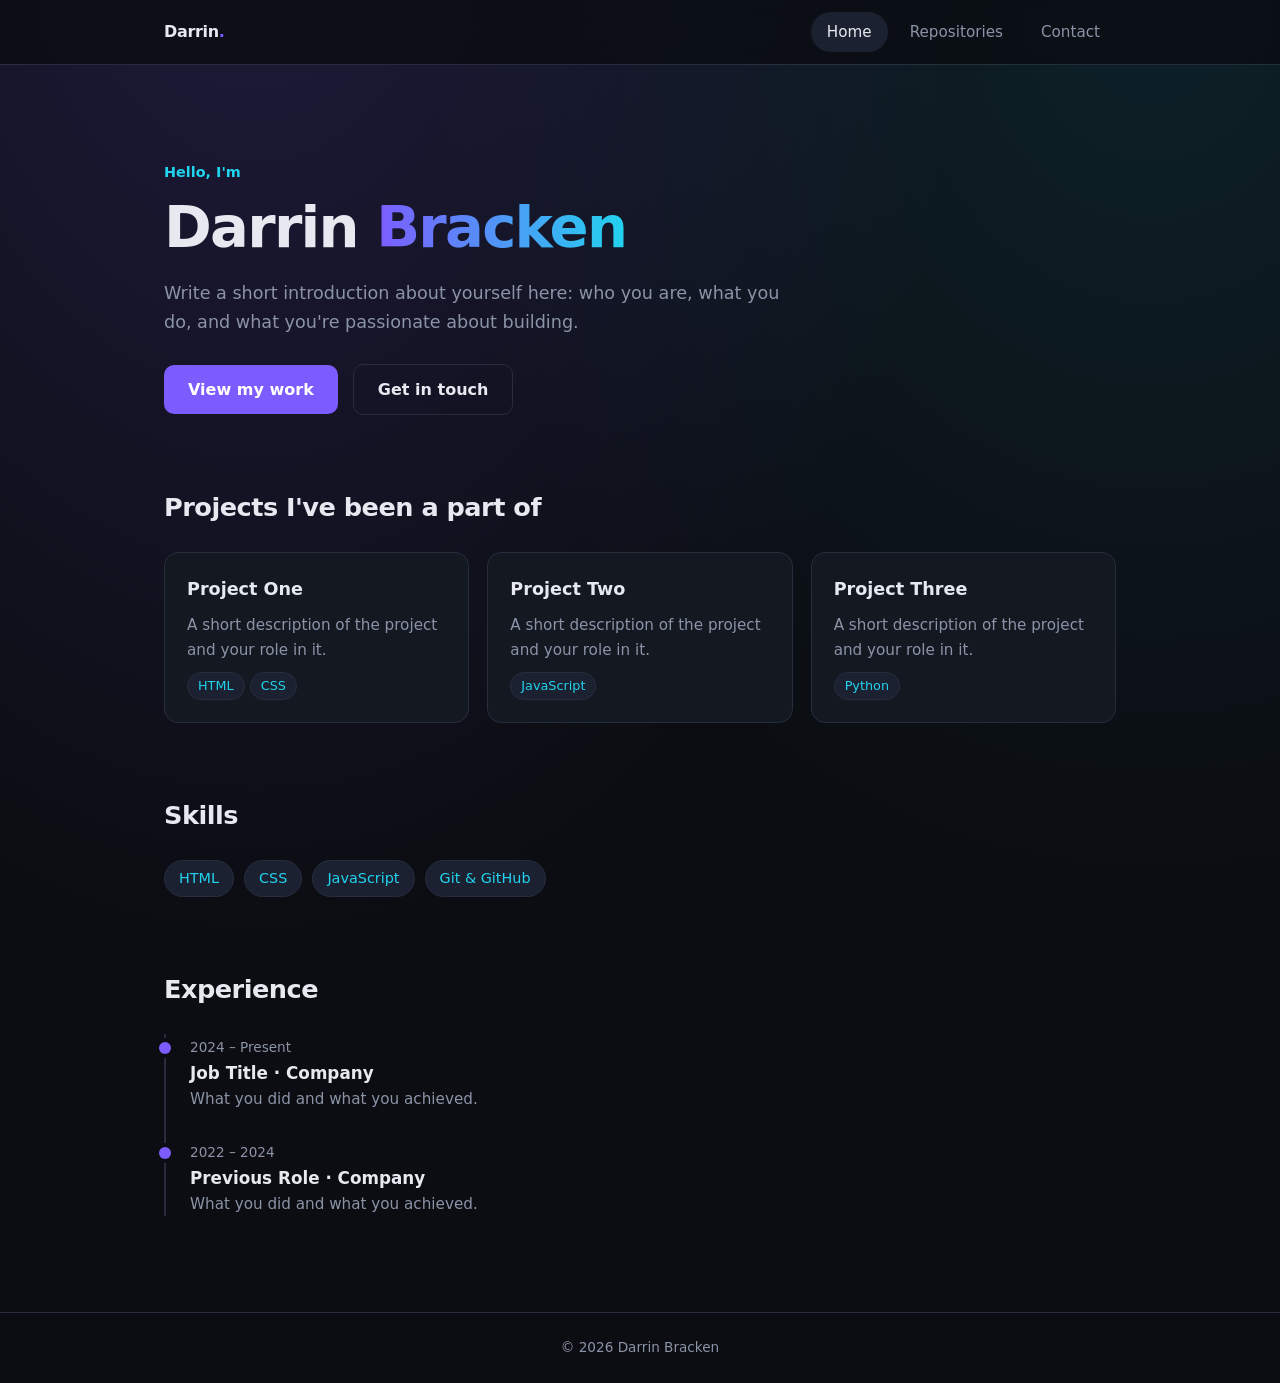
==== index.html @ 5538e27b "Starting UI for github page" ====
<!DOCTYPE html>
<html lang="en">
<head>
  <meta charset="UTF-8">
  <meta name="viewport" content="width=device-width, initial-scale=1.0">
  <title>Darrin Bracken | Portfolio</title>
  <meta name="description" content="Personal portfolio of Darrin Bracken">
  <link rel="stylesheet" href="style.css">
</head>
<body>
  <nav class="nav">
    <div class="container">
      <a class="logo" href="index.html">Darrin<span>.</span></a>
      <ul>
        <li><a class="active" href="index.html">Home</a></li>
        <li><a href="repositories.html">Repositories</a></li>
        <li><a href="contact.html">Contact</a></li>
      </ul>
    </div>
  </nav>

  <main class="container">
    <section class="hero">
      <p class="eyebrow">Hello, I'm</p>
      <h1>Darrin <span class="gradient">Bracken</span></h1>
      <!-- TODO: Replace with your own introduction -->
      <p class="lead">Write a short introduction about yourself here: who you are, what you do, and what you're passionate about building.</p>
      <a class="btn" href="repositories.html">View my work</a>
      <a class="btn ghost" href="contact.html">Get in touch</a>
    </section>

    <section id="projects">
      <h2>Projects I've been a part of</h2>
      <div class="grid">
        <!-- TODO: Replace these placeholders with your real projects -->
        <article class="card">
          <h3>Project One</h3>
          <p>A short description of the project and your role in it.</p>
          <div><span class="tag">HTML</span> <span class="tag">CSS</span></div>
        </article>
        <article class="card">
          <h3>Project Two</h3>
          <p>A short description of the project and your role in it.</p>
          <div><span class="tag">JavaScript</span></div>
        </article>
        <article class="card">
          <h3>Project Three</h3>
          <p>A short description of the project and your role in it.</p>
          <div><span class="tag">Python</span></div>
        </article>
      </div>
    </section>

    <section id="skills">
      <h2>Skills</h2>
      <!-- TODO: Edit to match your skills -->
      <div class="skills">
        <span class="tag">HTML</span>
        <span class="tag">CSS</span>
        <span class="tag">JavaScript</span>
        <span class="tag">Git &amp; GitHub</span>
      </div>
    </section>

    <section id="experience">
      <h2>Experience</h2>
      <div class="timeline">
        <!-- TODO: Replace with your real experience -->
        <div class="item">
          <span class="when">2024 – Present</span>
          <h3>Job Title · Company</h3>
          <p>What you did and what you achieved.</p>
        </div>
        <div class="item">
          <span class="when">2022 – 2024</span>
          <h3>Previous Role · Company</h3>
          <p>What you did and what you achieved.</p>
        </div>
      </div>
    </section>
  </main>

  <footer>© <span id="year"></span> Darrin Bracken</footer>
  <script>document.getElementById("year").textContent = new Date().getFullYear();</script>
</body>
</html>
---- style.css ----
:root {
  --bg: #0b0d12;
  --surface: #141821;
  --surface-2: #1b2130;
  --border: #262d3d;
  --text: #e6e9f0;
  --muted: #8b93a7;
  --accent: #7c5cff;
  --accent-2: #22d3ee;
  --radius: 14px;
}

* { box-sizing: border-box; margin: 0; padding: 0; }
html { scroll-behavior: smooth; }

body {
  font-family: "Inter", system-ui, -apple-system, "Segoe UI", sans-serif;
  background: var(--bg);
  background-image: radial-gradient(ellipse at 20% -10%, rgba(124, 92, 255, 0.18), transparent 50%),
                    radial-gradient(ellipse at 90% 0%, rgba(34, 211, 238, 0.10), transparent 45%);
  background-repeat: no-repeat;
  color: var(--text);
  line-height: 1.6;
  min-height: 100vh;
}

a { color: var(--accent-2); text-decoration: none; }
a:hover { text-decoration: underline; }

.container { max-width: 1000px; margin: 0 auto; padding: 0 24px; }

/* Nav */
.nav {
  position: sticky; top: 0; z-index: 10;
  background: rgba(11, 13, 18, 0.8);
  backdrop-filter: blur(12px);
  border-bottom: 1px solid var(--border);
}
.nav .container { display: flex; align-items: center; justify-content: space-between; height: 64px; }
.logo { font-weight: 700; color: var(--text); letter-spacing: -0.02em; }
.logo span { color: var(--accent); }
.nav ul { display: flex; gap: 6px; list-style: none; }
.nav li a {
  display: block; padding: 8px 16px; border-radius: 999px;
  color: var(--muted); font-size: 0.95rem; transition: 0.2s;
}
.nav li a:hover { color: var(--text); background: var(--surface); text-decoration: none; }
.nav li a.active { color: var(--text); background: var(--surface-2); }

/* Sections */
section { padding: 72px 0 0; }
section:last-of-type { padding-bottom: 96px; }
h1 { font-size: clamp(2.2rem, 6vw, 3.6rem); line-height: 1.1; letter-spacing: -0.03em; }
h2 { font-size: 1.6rem; letter-spacing: -0.02em; margin-bottom: 24px; }
.gradient {
  background: linear-gradient(90deg, var(--accent), var(--accent-2));
  -webkit-background-clip: text; background-clip: text; color: transparent;
}
.eyebrow { color: var(--accent-2); font-weight: 600; font-size: 0.9rem; margin-bottom: 12px; }
.lead { color: var(--muted); font-size: 1.1rem; max-width: 640px; margin-top: 20px; }
.hero { padding-top: 96px; }

.btn {
  display: inline-block; margin-top: 28px; padding: 12px 24px; border-radius: 10px;
  background: var(--accent); color: #fff; font-weight: 600; transition: 0.2s;
}
.btn:hover { background: #6a49f0; text-decoration: none; transform: translateY(-1px); }
.btn.ghost { background: transparent; border: 1px solid var(--border); color: var(--text); margin-left: 10px; }
.btn.ghost:hover { background: var(--surface); }

/* Cards */
.grid { display: grid; grid-template-columns: repeat(auto-fill, minmax(280px, 1fr)); gap: 18px; }
.card {
  background: var(--surface); border: 1px solid var(--border); border-radius: var(--radius);
  padding: 22px; transition: 0.2s; display: flex; flex-direction: column; gap: 10px;
}
.card:hover { border-color: var(--accent); transform: translateY(-3px); }
.card h3 { font-size: 1.1rem; }
.card p { color: var(--muted); font-size: 0.95rem; flex: 1; }
.meta { display: flex; gap: 14px; flex-wrap: wrap; font-size: 0.85rem; color: var(--muted); }
.tag {
  display: inline-block; padding: 3px 10px; border-radius: 999px; font-size: 0.8rem;
  background: var(--surface-2); color: var(--accent-2); border: 1px solid var(--border);
}

/* Skills */
.skills { display: flex; flex-wrap: wrap; gap: 10px; }
.skills .tag { font-size: 0.9rem; padding: 6px 14px; }

/* Timeline */
.timeline { border-left: 2px solid var(--border); padding-left: 24px; display: grid; gap: 28px; }
.timeline .item { position: relative; }
.timeline .item::before {
  content: ""; position: absolute; left: -31px; top: 8px; width: 12px; height: 12px;
  border-radius: 50%; background: var(--accent); box-shadow: 0 0 0 4px var(--bg);
}
.timeline .when { color: var(--muted); font-size: 0.85rem; }
.timeline h3 { font-size: 1.05rem; }
.timeline p { color: var(--muted); font-size: 0.95rem; }

/* Contact */
.contact-card {
  display: flex; gap: 40px; align-items: center; flex-wrap: wrap;
  background: var(--surface); border: 1px solid var(--border); border-radius: var(--radius); padding: 36px;
}
.photo {
  width: 200px; height: 200px; border-radius: 50%; object-fit: cover;
  border: 3px solid var(--accent); background: var(--surface-2);
}
.contact-list { list-style: none; display: grid; gap: 14px; margin-top: 18px; }
.contact-list .label { display: block; color: var(--muted); font-size: 0.8rem; text-transform: uppercase; letter-spacing: 0.08em; }

.status { color: var(--muted); }
footer { border-top: 1px solid var(--border); padding: 24px 0; text-align: center; color: var(--muted); font-size: 0.85rem; }

@media (max-width: 560px) {
  .nav li a { padding: 8px 10px; font-size: 0.9rem; }
  .contact-card { padding: 24px; justify-content: center; text-align: center; }
}
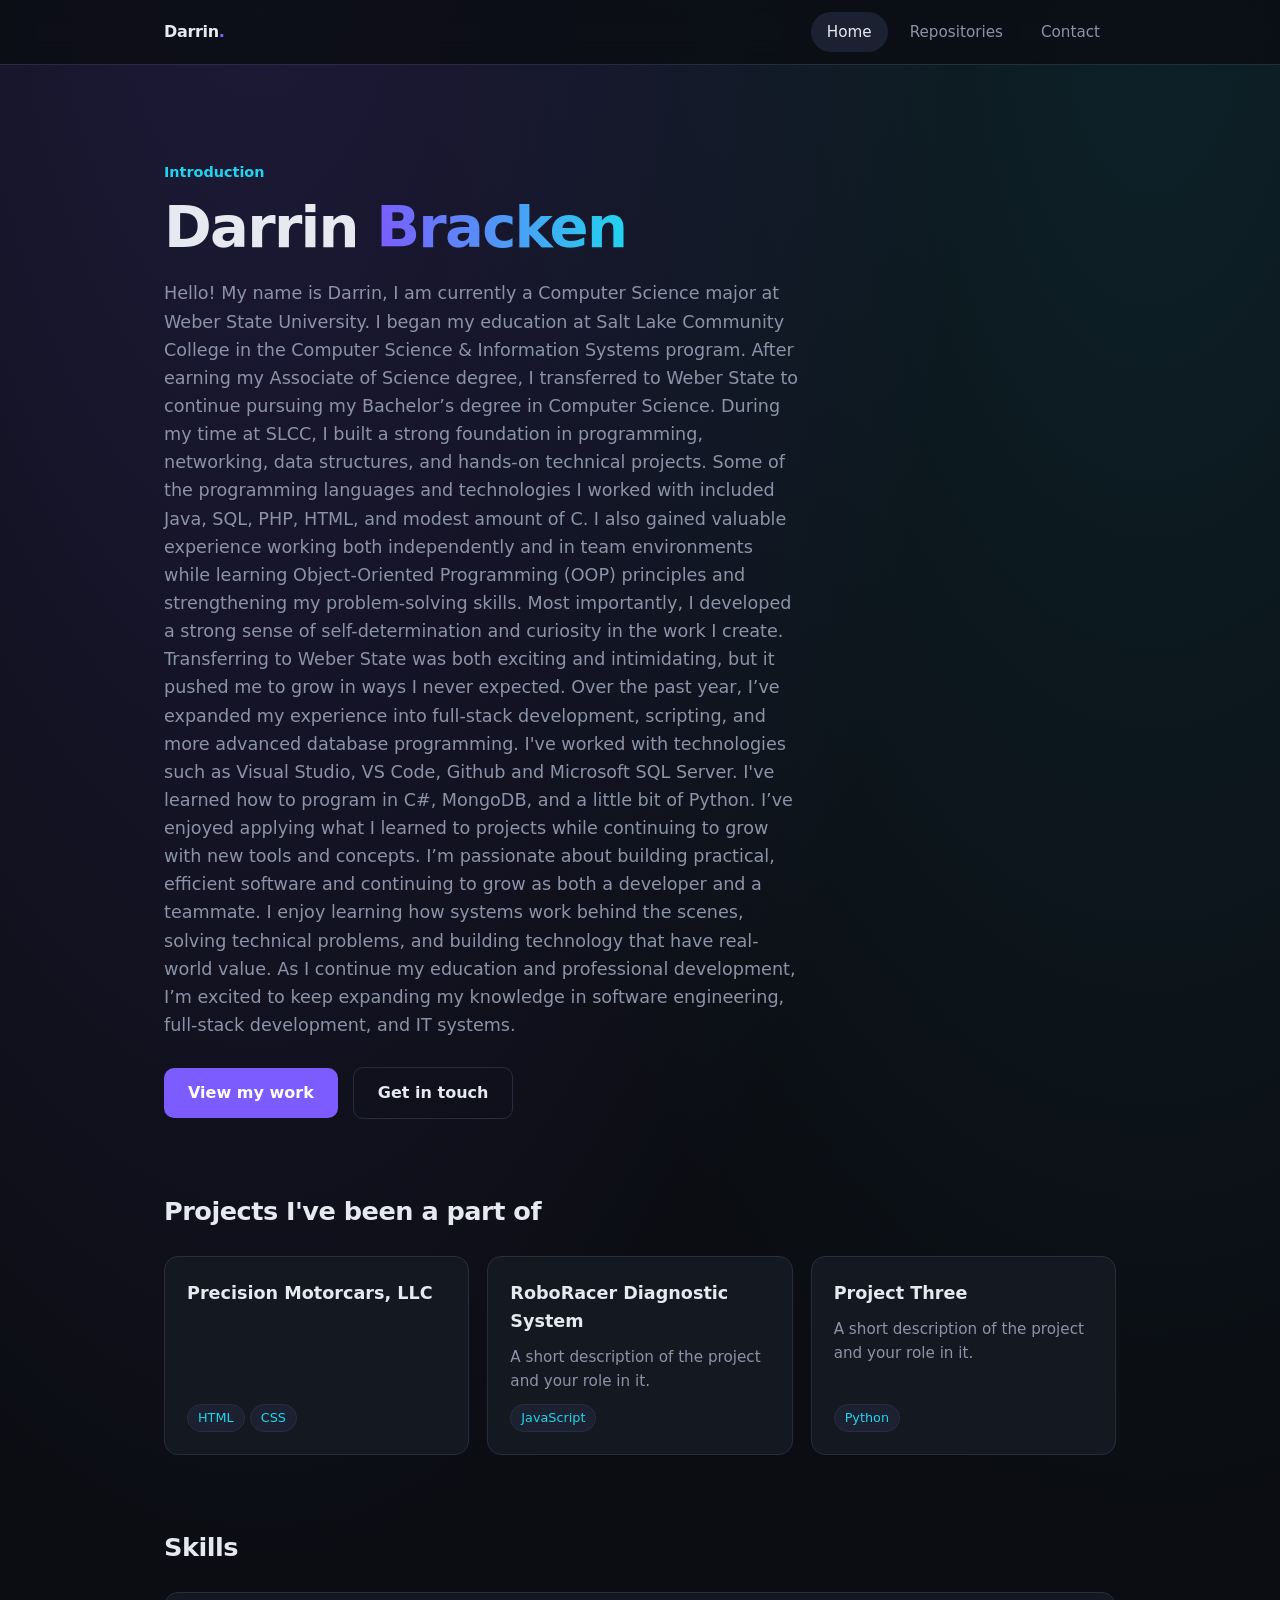
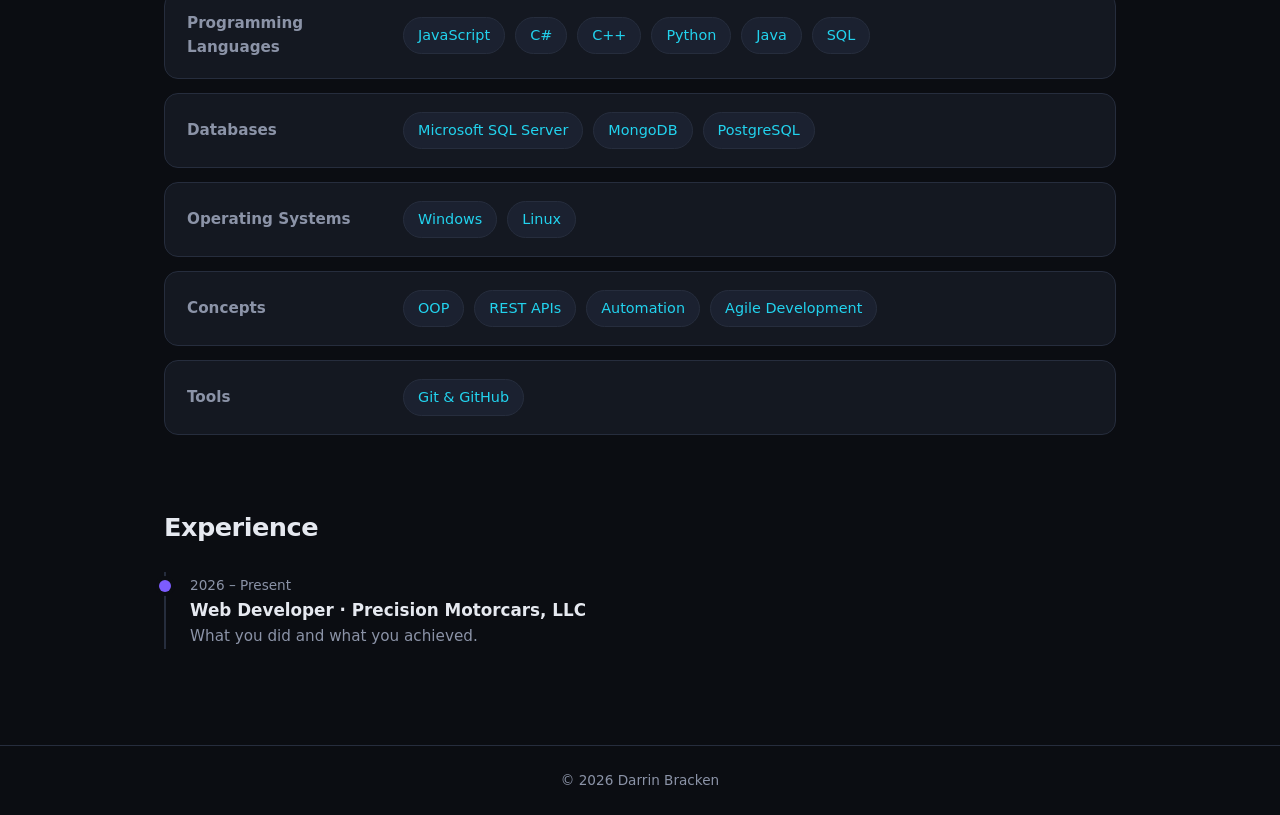
==== commit 6a024acf: "Update UI and introduction" ====
--- a/index.html
+++ b/index.html
@@ -1,5 +1,6 @@
 <!DOCTYPE html>
 <html lang="en">
+
 <head>
   <meta charset="UTF-8">
   <meta name="viewport" content="width=device-width, initial-scale=1.0">
@@ -7,6 +8,7 @@
   <meta name="description" content="Personal portfolio of Darrin Bracken">
   <link rel="stylesheet" href="style.css">
 </head>
+
 <body>
   <nav class="nav">
     <div class="container">
@@ -21,10 +23,29 @@
 
   <main class="container">
     <section class="hero">
-      <p class="eyebrow">Hello, I'm</p>
+      <p class="eyebrow">Introduction</p>
       <h1>Darrin <span class="gradient">Bracken</span></h1>
-      <!-- TODO: Replace with your own introduction -->
-      <p class="lead">Write a short introduction about yourself here: who you are, what you do, and what you're passionate about building.</p>
+      <p class="lead">Hello! My name is Darrin,
+        I am currently a Computer Science major at Weber State University. I began my education at Salt Lake Community
+        College in the Computer Science & Information Systems program. After earning my Associate of Science degree, I
+        transferred to Weber State to continue pursuing my Bachelor’s degree in Computer Science.
+
+        During my time at SLCC, I built a strong foundation in programming, networking, data structures, and hands-on
+        technical projects. Some of the programming languages and technologies I worked with included Java, SQL, PHP,
+        HTML, and modest amount of C. I also gained valuable experience working both independently and in team
+        environments while learning Object-Oriented Programming (OOP) principles and strengthening my problem-solving
+        skills. Most importantly, I developed a strong sense of self-determination and curiosity in the work I create.
+
+        Transferring to Weber State was both exciting and intimidating, but it pushed me to grow in ways I never
+        expected. Over the past year, I’ve expanded my experience into full-stack development, scripting, and more
+        advanced database programming. I've worked with technologies such as Visual Studio, VS Code, Github and
+        Microsoft SQL Server. I've learned how to program in C#, MongoDB, and a little bit of Python. I’ve enjoyed
+        applying what I learned to projects while continuing to grow with new tools and concepts.
+
+        I’m passionate about building practical, efficient software and continuing to grow as both a developer and a
+        teammate. I enjoy learning how systems work behind the scenes, solving technical problems, and building
+        technology that have real-world value. As I continue my education and professional development, I’m excited to
+        keep expanding my knowledge in software engineering, full-stack development, and IT systems.</p>
       <a class="btn" href="repositories.html">View my work</a>
       <a class="btn ghost" href="contact.html">Get in touch</a>
     </section>
@@ -32,14 +53,13 @@
     <section id="projects">
       <h2>Projects I've been a part of</h2>
       <div class="grid">
-        <!-- TODO: Replace these placeholders with your real projects -->
         <article class="card">
-          <h3>Project One</h3>
-          <p>A short description of the project and your role in it.</p>
+          <h3>Precision Motorcars, LLC</h3>
+          <p></p>
           <div><span class="tag">HTML</span> <span class="tag">CSS</span></div>
         </article>
         <article class="card">
-          <h3>Project Two</h3>
+          <h3>RoboRacer Diagnostic System</h3>
           <p>A short description of the project and your role in it.</p>
           <div><span class="tag">JavaScript</span></div>
         </article>
@@ -53,27 +73,57 @@
 
     <section id="skills">
       <h2>Skills</h2>
-      <!-- TODO: Edit to match your skills -->
-      <div class="skills">
-        <span class="tag">HTML</span>
-        <span class="tag">CSS</span>
-        <span class="tag">JavaScript</span>
-        <span class="tag">Git &amp; GitHub</span>
+      <div class="skill-rows">
+        <div class="skill-row">
+          <h3>Programming Languages</h3>
+          <div class="skills">
+            <span class="tag">JavaScript</span>
+            <span class="tag">C#</span>
+            <span class="tag">C++</span>
+            <span class="tag">Python</span>
+            <span class="tag">Java</span>
+            <span class="tag">SQL</span>
+          </div>
+        </div>
+        <div class="skill-row">
+          <h3>Databases</h3>
+          <div class="skills">
+            <span class="tag">Microsoft SQL Server</span>
+            <span class="tag">MongoDB</span>
+            <span class="tag">PostgreSQL</span>
+          </div>
+        </div>
+        <div class="skill-row">
+          <h3>Operating Systems</h3>
+          <div class="skills">
+            <span class="tag">Windows</span>
+            <span class="tag">Linux</span>
+          </div>
+        </div>
+        <div class="skill-row">
+          <h3>Concepts</h3>
+          <div class="skills">
+            <span class="tag">OOP</span>
+            <span class="tag">REST APIs</span>
+            <span class="tag">Automation</span>
+            <span class="tag">Agile Development</span>
+          </div>
+        </div>
+        <div class="skill-row">
+          <h3>Tools</h3>
+          <div class="skills">
+            <span class="tag">Git &amp; GitHub</span>
+          </div>
+        </div>
       </div>
     </section>
 
     <section id="experience">
       <h2>Experience</h2>
       <div class="timeline">
-        <!-- TODO: Replace with your real experience -->
         <div class="item">
-          <span class="when">2024 – Present</span>
-          <h3>Job Title · Company</h3>
-          <p>What you did and what you achieved.</p>
-        </div>
-        <div class="item">
-          <span class="when">2022 – 2024</span>
-          <h3>Previous Role · Company</h3>
+          <span class="when">2026 – Present</span>
+          <h3>Web Developer · Precision Motorcars, LLC</h3>
           <p>What you did and what you achieved.</p>
         </div>
       </div>
@@ -83,4 +133,5 @@
   <footer>© <span id="year"></span> Darrin Bracken</footer>
   <script>document.getElementById("year").textContent = new Date().getFullYear();</script>
 </body>
-</html>
+
+</html>
--- a/style.css
+++ b/style.css
@@ -87,6 +87,14 @@
 .skills { display: flex; flex-wrap: wrap; gap: 10px; }
 .skills .tag { font-size: 0.9rem; padding: 6px 14px; }
 
+.skill-rows { display: grid; gap: 14px; }
+.skill-row {
+  display: grid; grid-template-columns: 200px 1fr; gap: 16px; align-items: center;
+  background: var(--surface); border: 1px solid var(--border); border-radius: var(--radius); padding: 18px 22px;
+}
+.skill-row h3 { font-size: 0.95rem; color: var(--muted); font-weight: 600; }
+@media (max-width: 560px) { .skill-row { grid-template-columns: 1fr; gap: 10px; } }
+
 /* Timeline */
 .timeline { border-left: 2px solid var(--border); padding-left: 24px; display: grid; gap: 28px; }
 .timeline .item { position: relative; }
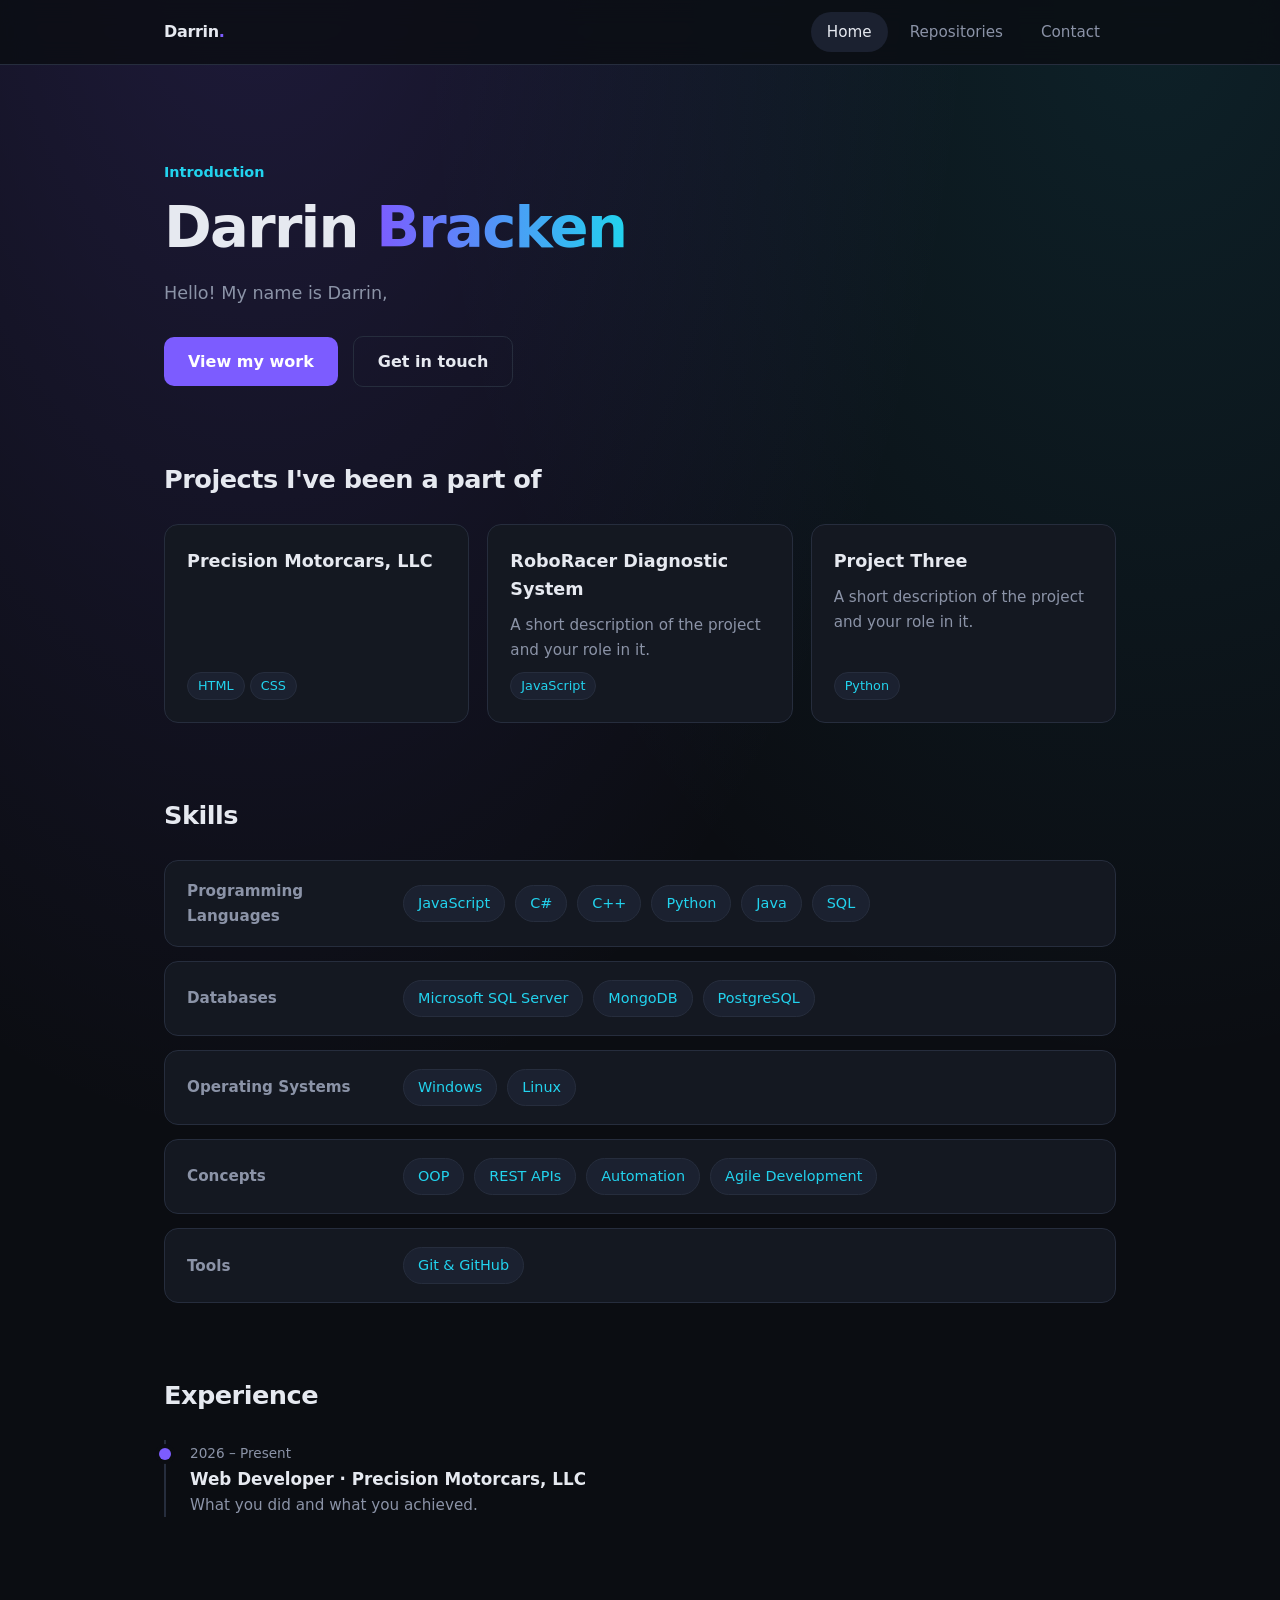
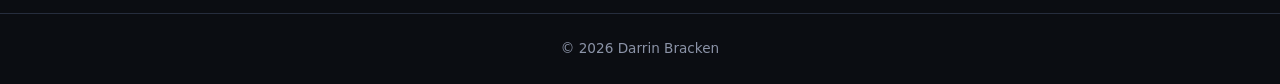
==== commit c9d08d81: "Fix descriptions" ====
--- a/index.html
+++ b/index.html
@@ -26,26 +26,7 @@
       <p class="eyebrow">Introduction</p>
       <h1>Darrin <span class="gradient">Bracken</span></h1>
       <p class="lead">Hello! My name is Darrin,
-        I am currently a Computer Science major at Weber State University. I began my education at Salt Lake Community
-        College in the Computer Science & Information Systems program. After earning my Associate of Science degree, I
-        transferred to Weber State to continue pursuing my Bachelor’s degree in Computer Science.
-
-        During my time at SLCC, I built a strong foundation in programming, networking, data structures, and hands-on
-        technical projects. Some of the programming languages and technologies I worked with included Java, SQL, PHP,
-        HTML, and modest amount of C. I also gained valuable experience working both independently and in team
-        environments while learning Object-Oriented Programming (OOP) principles and strengthening my problem-solving
-        skills. Most importantly, I developed a strong sense of self-determination and curiosity in the work I create.
-
-        Transferring to Weber State was both exciting and intimidating, but it pushed me to grow in ways I never
-        expected. Over the past year, I’ve expanded my experience into full-stack development, scripting, and more
-        advanced database programming. I've worked with technologies such as Visual Studio, VS Code, Github and
-        Microsoft SQL Server. I've learned how to program in C#, MongoDB, and a little bit of Python. I’ve enjoyed
-        applying what I learned to projects while continuing to grow with new tools and concepts.
-
-        I’m passionate about building practical, efficient software and continuing to grow as both a developer and a
-        teammate. I enjoy learning how systems work behind the scenes, solving technical problems, and building
-        technology that have real-world value. As I continue my education and professional development, I’m excited to
-        keep expanding my knowledge in software engineering, full-stack development, and IT systems.</p>
+        </p>
       <a class="btn" href="repositories.html">View my work</a>
       <a class="btn ghost" href="contact.html">Get in touch</a>
     </section>
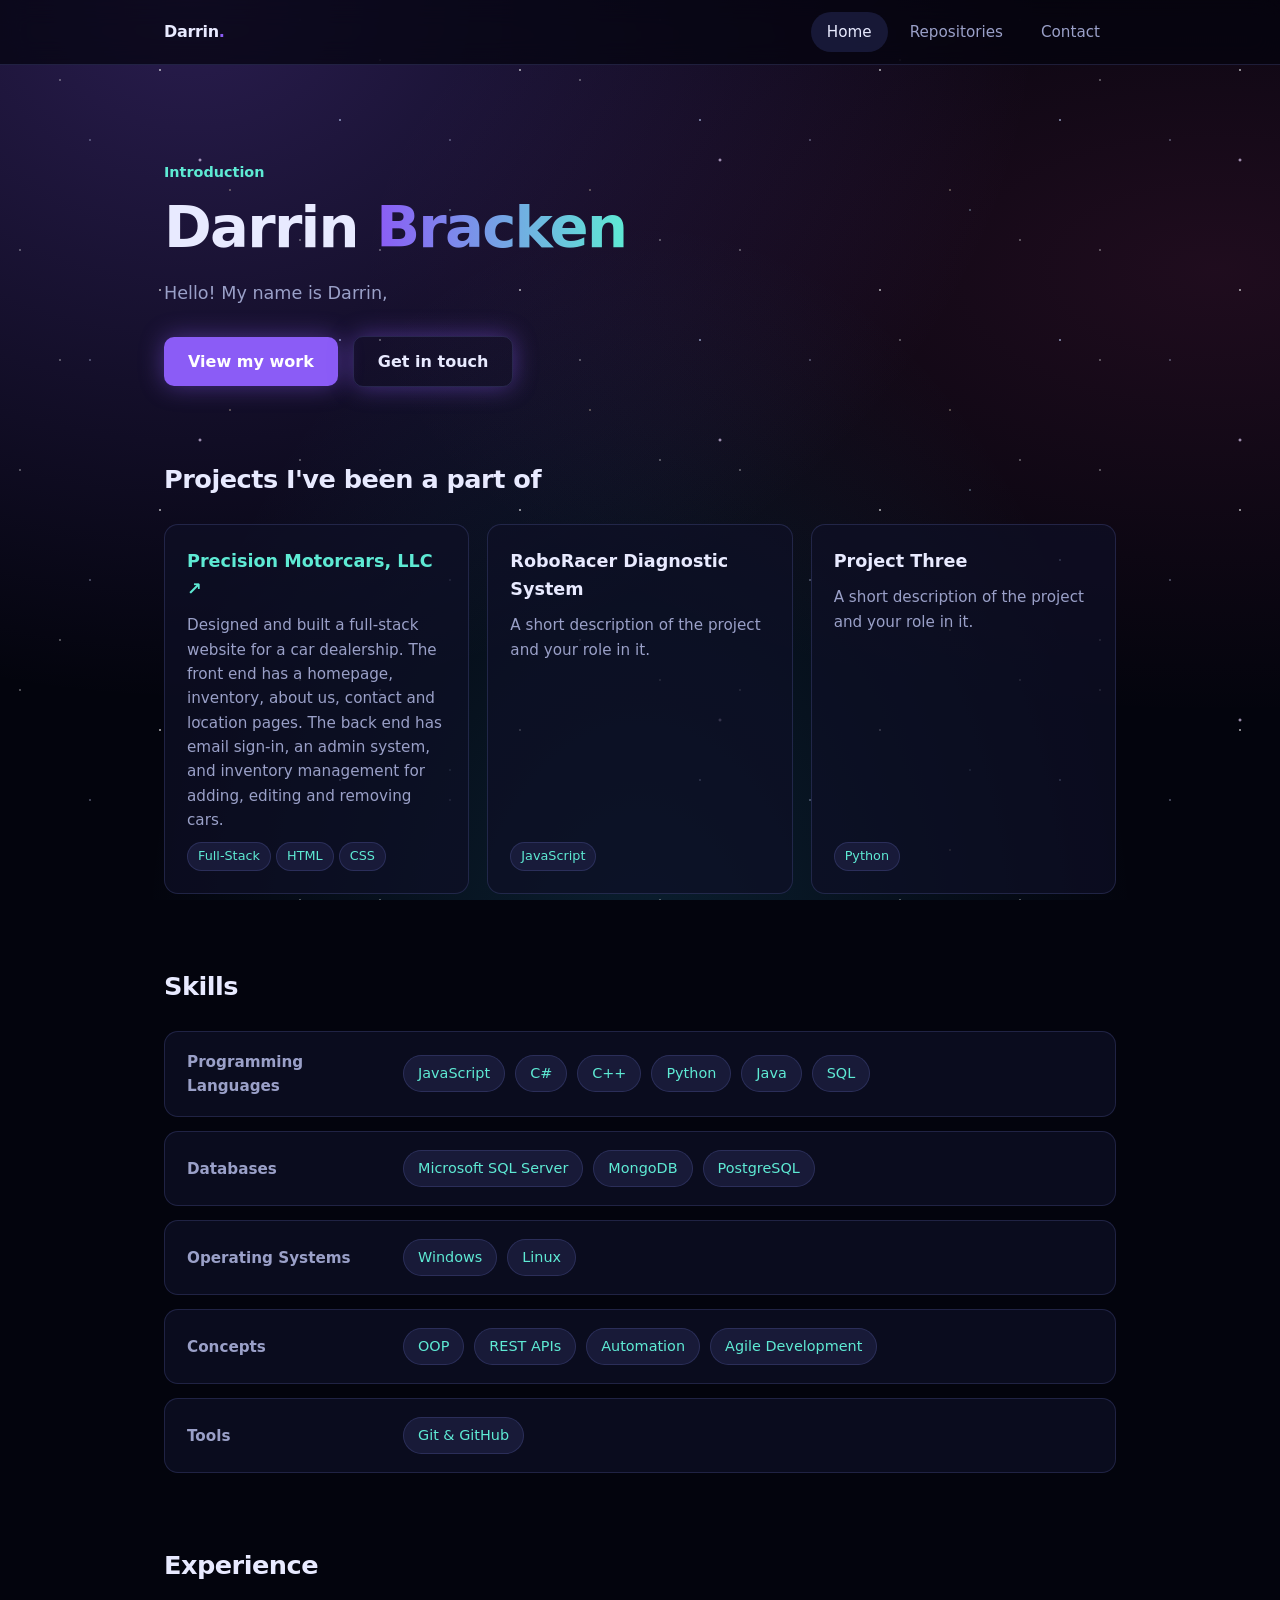
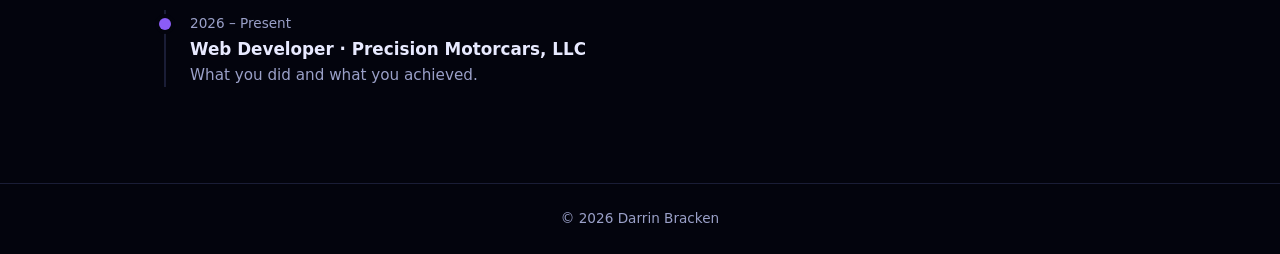
==== commit 0cac0684: "Update css and information" ====
--- a/index.html
+++ b/index.html
@@ -35,9 +35,9 @@
       <h2>Projects I've been a part of</h2>
       <div class="grid">
         <article class="card">
-          <h3>Precision Motorcars, LLC</h3>
-          <p></p>
-          <div><span class="tag">HTML</span> <span class="tag">CSS</span></div>
+          <h3><a href="https://precisionmotorcarsutah.com" target="_blank" rel="noopener">Precision Motorcars, LLC ↗</a></h3>
+          <p>Designed and built a full-stack website for a car dealership. The front end has a homepage, inventory, about us, contact and location pages. The back end has email sign-in, an admin system, and inventory management for adding, editing and removing cars.</p>
+          <div><span class="tag">Full-Stack</span> <span class="tag">HTML</span> <span class="tag">CSS</span></div>
         </article>
         <article class="card">
           <h3>RoboRacer Diagnostic System</h3>
--- a/style.css
+++ b/style.css
@@ -1,12 +1,12 @@
 :root {
-  --bg: #0b0d12;
-  --surface: #141821;
-  --surface-2: #1b2130;
-  --border: #262d3d;
-  --text: #e6e9f0;
-  --muted: #8b93a7;
-  --accent: #7c5cff;
-  --accent-2: #22d3ee;
+  --bg: #03040d;
+  --surface: rgba(14, 16, 38, 0.72);
+  --surface-2: rgba(28, 30, 64, 0.8);
+  --border: rgba(120, 130, 220, 0.2);
+  --text: #e8eaff;
+  --muted: #9aa0c8;
+  --accent: #8b5cf6;
+  --accent-2: #5eead4;
   --radius: 14px;
 }
 
@@ -16,13 +16,42 @@
 body {
   font-family: "Inter", system-ui, -apple-system, "Segoe UI", sans-serif;
   background: var(--bg);
-  background-image: radial-gradient(ellipse at 20% -10%, rgba(124, 92, 255, 0.18), transparent 50%),
-                    radial-gradient(ellipse at 90% 0%, rgba(34, 211, 238, 0.10), transparent 45%);
+  background-image: radial-gradient(ellipse at 15% 0%, rgba(139, 92, 246, 0.28), transparent 55%),
+                    radial-gradient(ellipse at 95% 30%, rgba(236, 72, 153, 0.12), transparent 50%),
+                    radial-gradient(ellipse at 50% 110%, rgba(56, 189, 248, 0.15), transparent 55%);
   background-repeat: no-repeat;
+  background-attachment: fixed;
   color: var(--text);
   line-height: 1.6;
   min-height: 100vh;
 }
+
+/* Starfield: two layers of tiled star dots that drift and twinkle */
+body::before, body::after {
+  content: ""; position: fixed; inset: 0; z-index: -1; pointer-events: none;
+}
+body::before {
+  background-image:
+    radial-gradient(1px 1px at 20px 30px, #fff, transparent),
+    radial-gradient(1px 1px at 90px 140px, #cfd8ff, transparent),
+    radial-gradient(1.5px 1.5px at 160px 70px, #fff, transparent),
+    radial-gradient(1px 1px at 230px 190px, #ffe9c4, transparent),
+    radial-gradient(1px 1px at 300px 20px, #fff, transparent),
+    radial-gradient(1.5px 1.5px at 340px 120px, #c4d4ff, transparent);
+  background-size: 360px 220px;
+  animation: twinkle 6s ease-in-out infinite alternate;
+}
+body::after {
+  background-image:
+    radial-gradient(1px 1px at 60px 80px, #fff, transparent),
+    radial-gradient(2px 2px at 200px 160px, #e9d5ff, transparent),
+    radial-gradient(1px 1px at 380px 60px, #fff, transparent),
+    radial-gradient(1px 1px at 450px 210px, #bae6fd, transparent);
+  background-size: 520px 280px;
+  animation: twinkle 9s ease-in-out 2s infinite alternate;
+}
+@keyframes twinkle { from { opacity: 0.35; } to { opacity: 1; } }
+@media (prefers-reduced-motion: reduce) { body::before, body::after { animation: none; } }
 
 a { color: var(--accent-2); text-decoration: none; }
 a:hover { text-decoration: underline; }
@@ -32,7 +61,7 @@
 /* Nav */
 .nav {
   position: sticky; top: 0; z-index: 10;
-  background: rgba(11, 13, 18, 0.8);
+  background: rgba(3, 4, 13, 0.7);
   backdrop-filter: blur(12px);
   border-bottom: 1px solid var(--border);
 }
@@ -64,7 +93,8 @@
   display: inline-block; margin-top: 28px; padding: 12px 24px; border-radius: 10px;
   background: var(--accent); color: #fff; font-weight: 600; transition: 0.2s;
 }
-.btn:hover { background: #6a49f0; text-decoration: none; transform: translateY(-1px); }
+.btn { box-shadow: 0 0 24px rgba(139, 92, 246, 0.45); }
+.btn:hover { background: #7c4df0; text-decoration: none; transform: translateY(-1px); }
 .btn.ghost { background: transparent; border: 1px solid var(--border); color: var(--text); margin-left: 10px; }
 .btn.ghost:hover { background: var(--surface); }
 
@@ -74,7 +104,7 @@
   background: var(--surface); border: 1px solid var(--border); border-radius: var(--radius);
   padding: 22px; transition: 0.2s; display: flex; flex-direction: column; gap: 10px;
 }
-.card:hover { border-color: var(--accent); transform: translateY(-3px); }
+.card:hover { border-color: var(--accent); transform: translateY(-3px); box-shadow: 0 8px 30px rgba(139, 92, 246, 0.25); }
 .card h3 { font-size: 1.1rem; }
 .card p { color: var(--muted); font-size: 0.95rem; flex: 1; }
 .meta { display: flex; gap: 14px; flex-wrap: wrap; font-size: 0.85rem; color: var(--muted); }
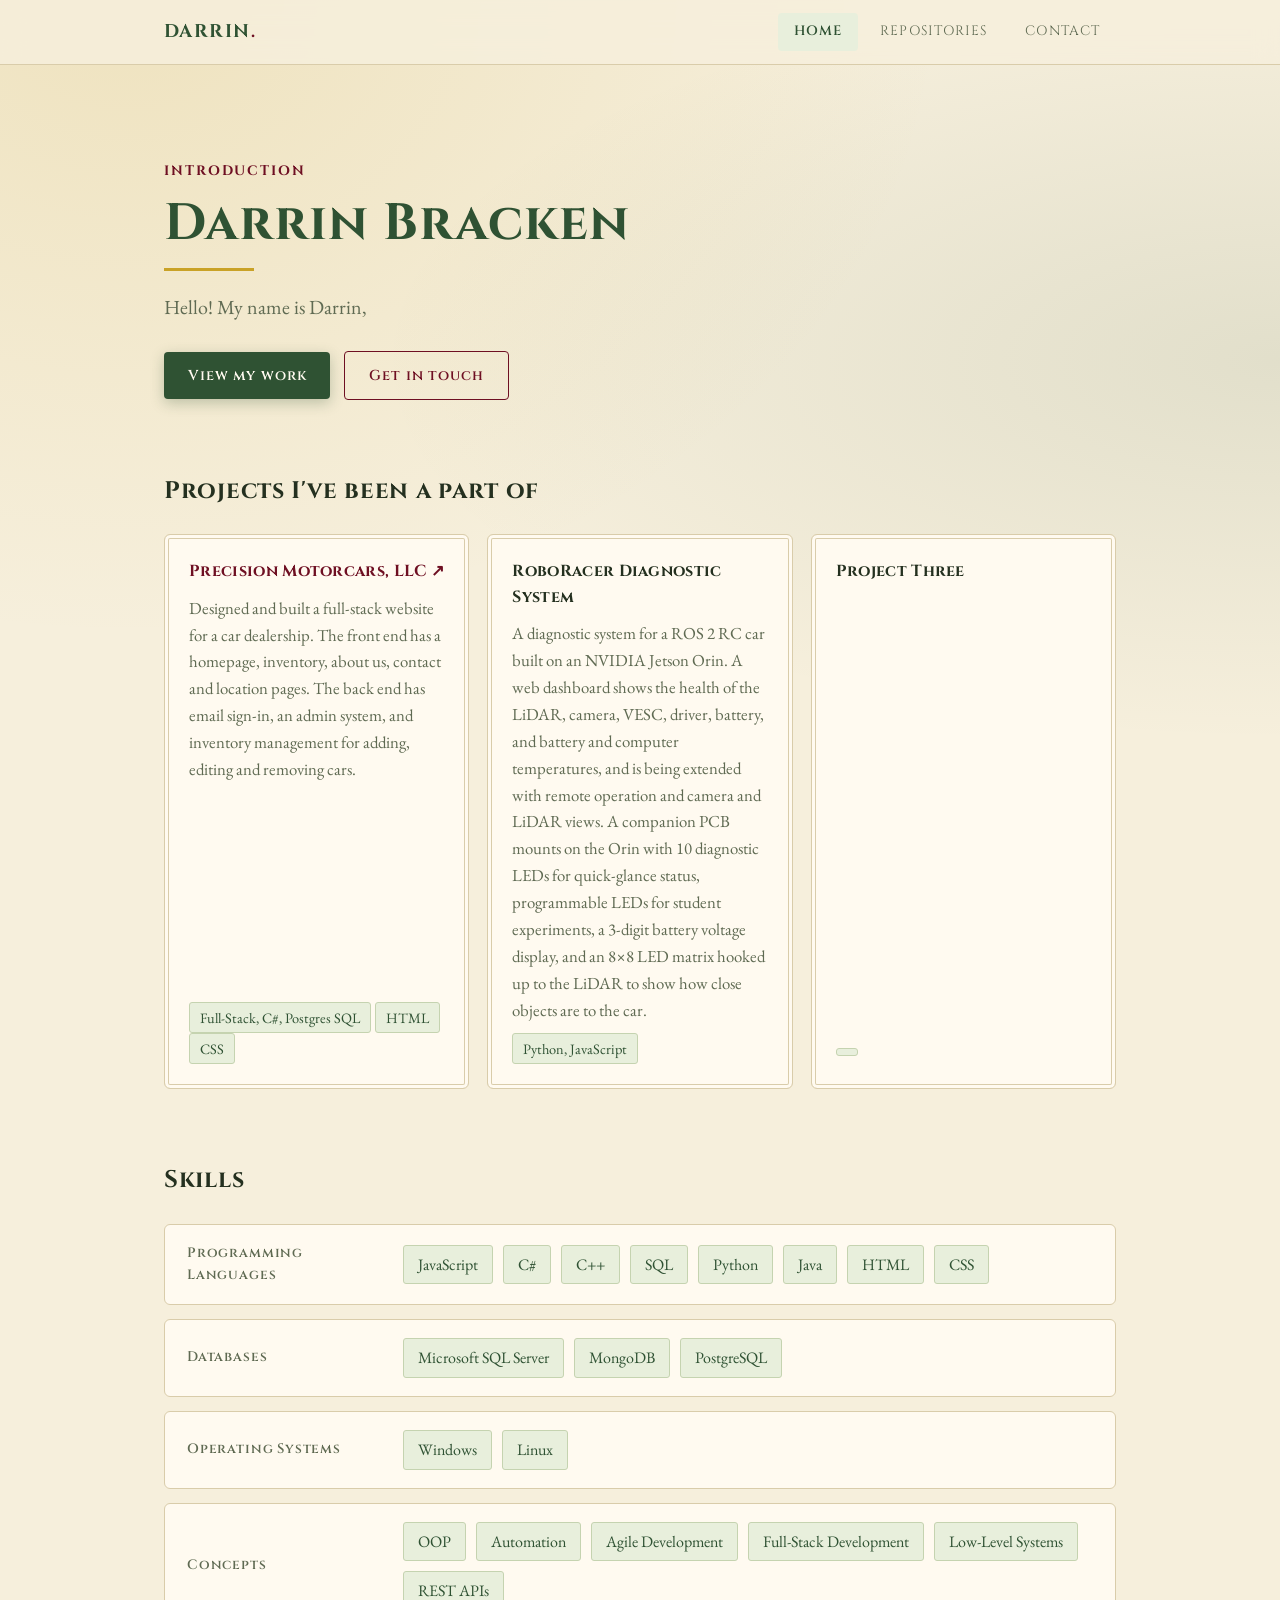
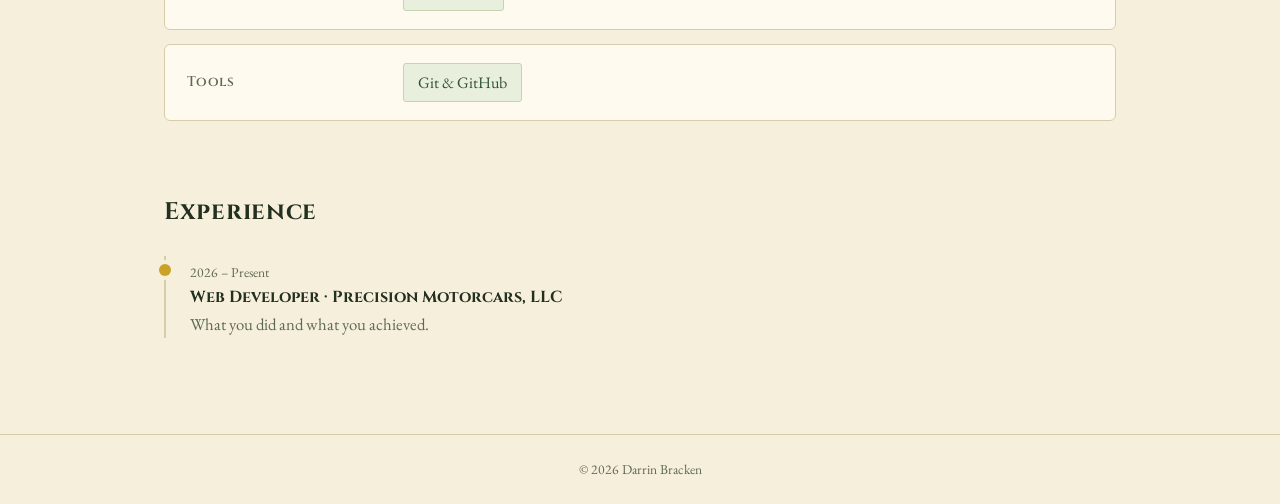
==== commit 77d77e35: "Fix styling and add more info" ====
--- a/index.html
+++ b/index.html
@@ -37,17 +37,17 @@
         <article class="card">
           <h3><a href="https://precisionmotorcarsutah.com" target="_blank" rel="noopener">Precision Motorcars, LLC ↗</a></h3>
           <p>Designed and built a full-stack website for a car dealership. The front end has a homepage, inventory, about us, contact and location pages. The back end has email sign-in, an admin system, and inventory management for adding, editing and removing cars.</p>
-          <div><span class="tag">Full-Stack</span> <span class="tag">HTML</span> <span class="tag">CSS</span></div>
+          <div><span class="tag">Full-Stack, C#, Postgres SQL</span> <span class="tag">HTML</span> <span class="tag">CSS</span></div>
         </article>
         <article class="card">
           <h3>RoboRacer Diagnostic System</h3>
-          <p>A short description of the project and your role in it.</p>
-          <div><span class="tag">JavaScript</span></div>
+          <p>A diagnostic system for a ROS 2 RC car built on an NVIDIA Jetson Orin. A web dashboard shows the health of the LiDAR, camera, VESC, driver, battery, and battery and computer temperatures, and is being extended with remote operation and camera and LiDAR views. A companion PCB mounts on the Orin with 10 diagnostic LEDs for quick-glance status, programmable LEDs for student experiments, a 3-digit battery voltage display, and an 8×8 LED matrix hooked up to the LiDAR to show how close objects are to the car.</p>
+          <div><span class="tag">Python, JavaScript</span></div>
         </article>
         <article class="card">
           <h3>Project Three</h3>
-          <p>A short description of the project and your role in it.</p>
-          <div><span class="tag">Python</span></div>
+          <p></p>
+          <div><span class="tag"></span></div>
         </article>
       </div>
     </section>
@@ -61,9 +61,12 @@
             <span class="tag">JavaScript</span>
             <span class="tag">C#</span>
             <span class="tag">C++</span>
+            <span class="tag">SQL</span>
             <span class="tag">Python</span>
             <span class="tag">Java</span>
-            <span class="tag">SQL</span>
+            <span class="tag">HTML</span>
+            <span class="tag">CSS</span>
+            
           </div>
         </div>
         <div class="skill-row">
@@ -85,9 +88,11 @@
           <h3>Concepts</h3>
           <div class="skills">
             <span class="tag">OOP</span>
-            <span class="tag">REST APIs</span>
             <span class="tag">Automation</span>
             <span class="tag">Agile Development</span>
+            <span class="tag">Full-Stack Development</span>
+            <span class="tag">Low-Level Systems</span>
+            <span class="tag">REST APIs</span>
           </div>
         </div>
         <div class="skill-row">
--- a/style.css
+++ b/style.css
@@ -1,24 +1,29 @@
+@import url('https://fonts.googleapis.com/css2?family=Cinzel:wght@500;700&family=EB+Garamond:ital,wght@0,400;0,500;0,600;1,400&display=swap');
+
 :root {
-  --bg: #03040d;
-  --surface: rgba(14, 16, 38, 0.72);
-  --surface-2: rgba(28, 30, 64, 0.8);
-  --border: rgba(120, 130, 220, 0.2);
-  --text: #e8eaff;
-  --muted: #9aa0c8;
-  --accent: #8b5cf6;
-  --accent-2: #5eead4;
-  --radius: 14px;
+  --bg: #f6efdc;
+  --surface: #fffaf0;
+  --surface-2: #e8efdc;
+  --border: #d9ccaa;
+  --text: #24301f;
+  --muted: #5f6a52;
+  --accent: #2f5233;
+  --accent-2: #6e0f22;
+  --gold: #c9a227;
+  --radius: 6px;
+  --font-head: "Cinzel", Georgia, serif;
+  --font-body: "EB Garamond", Georgia, serif;
 }
 
 * { box-sizing: border-box; margin: 0; padding: 0; }
 html { scroll-behavior: smooth; }
 
 body {
-  font-family: "Inter", system-ui, -apple-system, "Segoe UI", sans-serif;
+  font-family: var(--font-body);
+  font-size: 1.15rem;
   background: var(--bg);
-  background-image: radial-gradient(ellipse at 15% 0%, rgba(139, 92, 246, 0.28), transparent 55%),
-                    radial-gradient(ellipse at 95% 30%, rgba(236, 72, 153, 0.12), transparent 50%),
-                    radial-gradient(ellipse at 50% 110%, rgba(56, 189, 248, 0.15), transparent 55%);
+  background-image: radial-gradient(ellipse at 10% 0%, rgba(201, 162, 39, 0.16), transparent 50%),
+                    radial-gradient(ellipse at 100% 40%, rgba(47, 82, 51, 0.10), transparent 50%);
   background-repeat: no-repeat;
   background-attachment: fixed;
   color: var(--text);
@@ -26,32 +31,9 @@
   min-height: 100vh;
 }
 
-/* Starfield: two layers of tiled star dots that drift and twinkle */
-body::before, body::after {
-  content: ""; position: fixed; inset: 0; z-index: -1; pointer-events: none;
-}
-body::before {
-  background-image:
-    radial-gradient(1px 1px at 20px 30px, #fff, transparent),
-    radial-gradient(1px 1px at 90px 140px, #cfd8ff, transparent),
-    radial-gradient(1.5px 1.5px at 160px 70px, #fff, transparent),
-    radial-gradient(1px 1px at 230px 190px, #ffe9c4, transparent),
-    radial-gradient(1px 1px at 300px 20px, #fff, transparent),
-    radial-gradient(1.5px 1.5px at 340px 120px, #c4d4ff, transparent);
-  background-size: 360px 220px;
-  animation: twinkle 6s ease-in-out infinite alternate;
-}
-body::after {
-  background-image:
-    radial-gradient(1px 1px at 60px 80px, #fff, transparent),
-    radial-gradient(2px 2px at 200px 160px, #e9d5ff, transparent),
-    radial-gradient(1px 1px at 380px 60px, #fff, transparent),
-    radial-gradient(1px 1px at 450px 210px, #bae6fd, transparent);
-  background-size: 520px 280px;
-  animation: twinkle 9s ease-in-out 2s infinite alternate;
-}
-@keyframes twinkle { from { opacity: 0.35; } to { opacity: 1; } }
-@media (prefers-reduced-motion: reduce) { body::before, body::after { animation: none; } }
+h1, h2, h3, .logo, .eyebrow, .btn, .nav li a, .label { font-family: var(--font-head); }
+h1 { color: var(--accent); }
+h1::after { content: ""; display: block; width: 90px; height: 3px; margin-top: 14px; background: var(--gold); }
 
 a { color: var(--accent-2); text-decoration: none; }
 a:hover { text-decoration: underline; }
@@ -61,68 +43,68 @@
 /* Nav */
 .nav {
   position: sticky; top: 0; z-index: 10;
-  background: rgba(3, 4, 13, 0.7);
+  background: rgba(246, 239, 220, 0.85);
   backdrop-filter: blur(12px);
   border-bottom: 1px solid var(--border);
 }
 .nav .container { display: flex; align-items: center; justify-content: space-between; height: 64px; }
-.logo { font-weight: 700; color: var(--text); letter-spacing: -0.02em; }
-.logo span { color: var(--accent); }
+.logo { font-weight: 700; color: var(--accent); letter-spacing: 0.08em; text-transform: uppercase; }
+.logo span { color: var(--accent-2); }
 .nav ul { display: flex; gap: 6px; list-style: none; }
 .nav li a {
-  display: block; padding: 8px 16px; border-radius: 999px;
-  color: var(--muted); font-size: 0.95rem; transition: 0.2s;
+  display: block; padding: 8px 16px; border-radius: 4px;
+  color: var(--muted); font-size: 0.85rem; letter-spacing: 0.08em; text-transform: uppercase; transition: 0.2s;
 }
 .nav li a:hover { color: var(--text); background: var(--surface); text-decoration: none; }
-.nav li a.active { color: var(--text); background: var(--surface-2); }
+.nav li a.active { color: var(--accent); background: var(--surface-2); font-weight: 600; }
 
 /* Sections */
 section { padding: 72px 0 0; }
 section:last-of-type { padding-bottom: 96px; }
-h1 { font-size: clamp(2.2rem, 6vw, 3.6rem); line-height: 1.1; letter-spacing: -0.03em; }
-h2 { font-size: 1.6rem; letter-spacing: -0.02em; margin-bottom: 24px; }
+h1 { font-size: clamp(2rem, 5.5vw, 3.2rem); line-height: 1.15; letter-spacing: 0.02em; }
+h2 { font-size: 1.5rem; letter-spacing: 0.03em; margin-bottom: 24px; }
 .gradient {
-  background: linear-gradient(90deg, var(--accent), var(--accent-2));
-  -webkit-background-clip: text; background-clip: text; color: transparent;
+  color: var(--accent);
 }
-.eyebrow { color: var(--accent-2); font-weight: 600; font-size: 0.9rem; margin-bottom: 12px; }
-.lead { color: var(--muted); font-size: 1.1rem; max-width: 640px; margin-top: 20px; }
+.eyebrow { color: var(--accent-2); font-weight: 700; font-size: 0.85rem; letter-spacing: 0.14em; text-transform: uppercase; margin-bottom: 12px; }
+.lead { color: var(--muted); font-size: 1.25rem; max-width: 640px; margin-top: 20px; }
 .hero { padding-top: 96px; }
 
 .btn {
-  display: inline-block; margin-top: 28px; padding: 12px 24px; border-radius: 10px;
-  background: var(--accent); color: #fff; font-weight: 600; transition: 0.2s;
+  display: inline-block; margin-top: 28px; padding: 12px 24px; border-radius: 4px; letter-spacing: 0.06em; font-size: 0.9rem;
+  background: var(--accent); color: #fffaf0; font-weight: 600; transition: 0.2s;
 }
-.btn { box-shadow: 0 0 24px rgba(139, 92, 246, 0.45); }
-.btn:hover { background: #7c4df0; text-decoration: none; transform: translateY(-1px); }
-.btn.ghost { background: transparent; border: 1px solid var(--border); color: var(--text); margin-left: 10px; }
-.btn.ghost:hover { background: var(--surface); }
+.btn { box-shadow: 0 4px 14px rgba(47, 82, 51, 0.28); }
+.btn:hover { background: #3b6640; text-decoration: none; transform: translateY(-1px); }
+.btn.ghost { background: transparent; border: 1px solid var(--accent-2); color: var(--accent-2); margin-left: 10px; box-shadow: none; }
+.btn.ghost:hover { background: var(--accent-2); color: #fffaf0; }
 
 /* Cards */
 .grid { display: grid; grid-template-columns: repeat(auto-fill, minmax(280px, 1fr)); gap: 18px; }
 .card {
   background: var(--surface); border: 1px solid var(--border); border-radius: var(--radius);
-  padding: 22px; transition: 0.2s; display: flex; flex-direction: column; gap: 10px;
+  box-shadow: inset 0 0 0 3px var(--surface), inset 0 0 0 4px var(--border);
+  padding: 24px; transition: 0.2s; display: flex; flex-direction: column; gap: 10px;
 }
-.card:hover { border-color: var(--accent); transform: translateY(-3px); box-shadow: 0 8px 30px rgba(139, 92, 246, 0.25); }
-.card h3 { font-size: 1.1rem; }
-.card p { color: var(--muted); font-size: 0.95rem; flex: 1; }
+.card:hover { border-color: var(--gold); transform: translateY(-3px); box-shadow: inset 0 0 0 3px var(--surface), inset 0 0 0 4px var(--gold), 0 8px 24px rgba(36, 48, 31, 0.14); }
+.card h3 { font-size: 1rem; letter-spacing: 0.02em; }
+.card p { color: var(--muted); font-size: 1.05rem; flex: 1; }
 .meta { display: flex; gap: 14px; flex-wrap: wrap; font-size: 0.85rem; color: var(--muted); }
 .tag {
-  display: inline-block; padding: 3px 10px; border-radius: 999px; font-size: 0.8rem;
-  background: var(--surface-2); color: var(--accent-2); border: 1px solid var(--border);
+  display: inline-block; padding: 3px 10px; border-radius: 3px; font-size: 0.9rem;
+  background: var(--surface-2); color: var(--accent); border: 1px solid #c5d3b0;
 }
 
 /* Skills */
 .skills { display: flex; flex-wrap: wrap; gap: 10px; }
-.skills .tag { font-size: 0.9rem; padding: 6px 14px; }
+.skills .tag { font-size: 1rem; padding: 6px 14px; }
 
 .skill-rows { display: grid; gap: 14px; }
 .skill-row {
   display: grid; grid-template-columns: 200px 1fr; gap: 16px; align-items: center;
   background: var(--surface); border: 1px solid var(--border); border-radius: var(--radius); padding: 18px 22px;
 }
-.skill-row h3 { font-size: 0.95rem; color: var(--muted); font-weight: 600; }
+.skill-row h3 { font-size: 0.85rem; letter-spacing: 0.06em; color: var(--muted); font-weight: 600; }
 @media (max-width: 560px) { .skill-row { grid-template-columns: 1fr; gap: 10px; } }
 
 /* Timeline */
@@ -130,11 +112,11 @@
 .timeline .item { position: relative; }
 .timeline .item::before {
   content: ""; position: absolute; left: -31px; top: 8px; width: 12px; height: 12px;
-  border-radius: 50%; background: var(--accent); box-shadow: 0 0 0 4px var(--bg);
+  border-radius: 50%; background: var(--gold); box-shadow: 0 0 0 4px var(--bg);
 }
 .timeline .when { color: var(--muted); font-size: 0.85rem; }
-.timeline h3 { font-size: 1.05rem; }
-.timeline p { color: var(--muted); font-size: 0.95rem; }
+.timeline h3 { font-size: 1rem; }
+.timeline p { color: var(--muted); font-size: 1.05rem; }
 
 /* Contact */
 .contact-card {
@@ -143,7 +125,7 @@
 }
 .photo {
   width: 200px; height: 200px; border-radius: 50%; object-fit: cover;
-  border: 3px solid var(--accent); background: var(--surface-2);
+  border: 3px solid var(--gold); background: var(--surface-2);
 }
 .contact-list { list-style: none; display: grid; gap: 14px; margin-top: 18px; }
 .contact-list .label { display: block; color: var(--muted); font-size: 0.8rem; text-transform: uppercase; letter-spacing: 0.08em; }
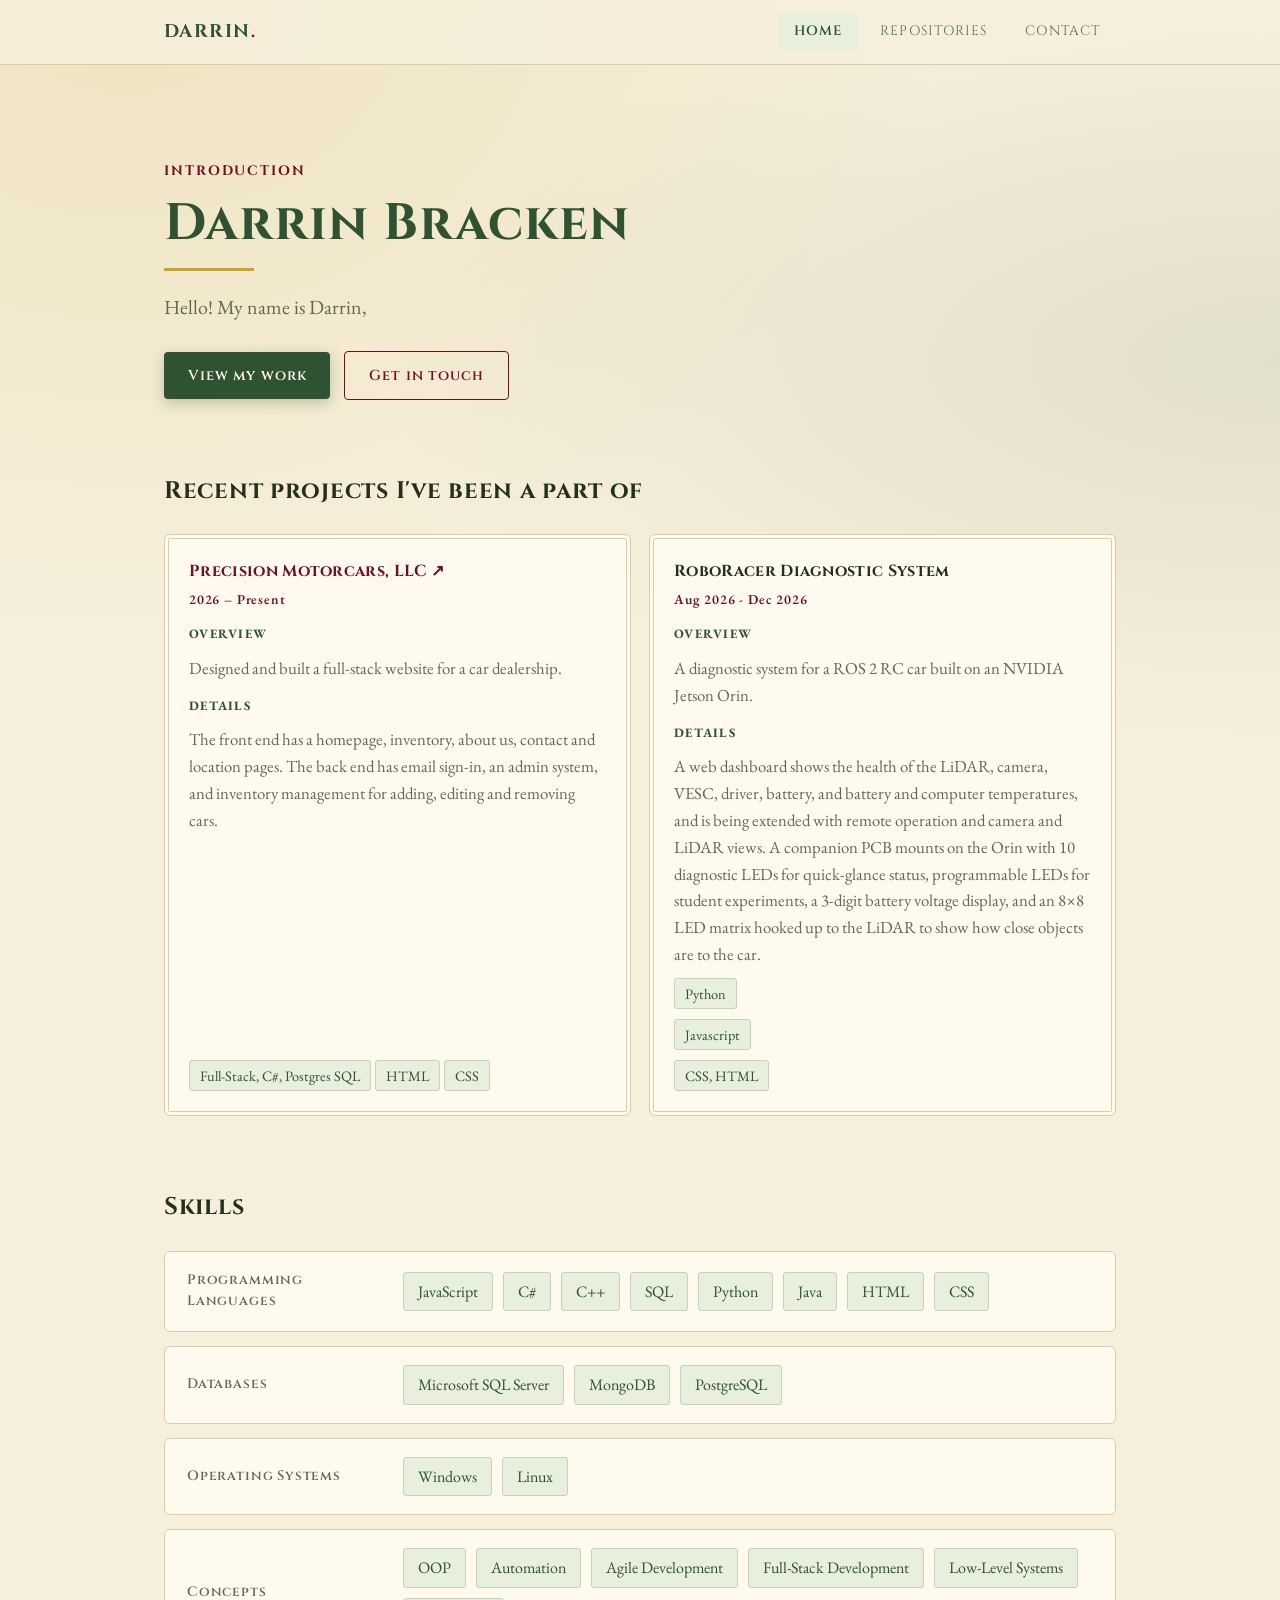
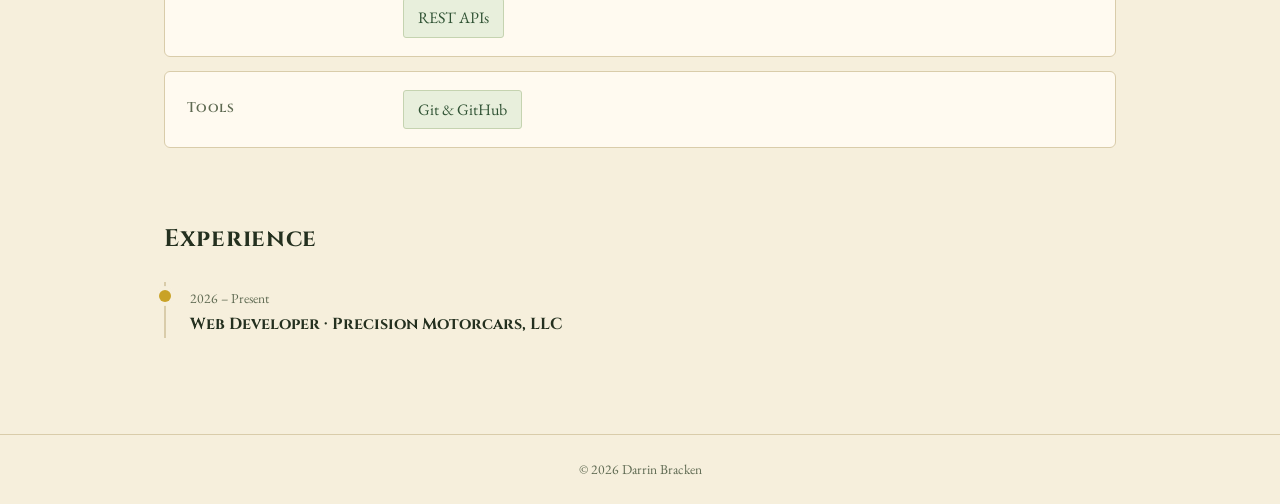
==== commit 77a5513e: "Update contact, and homepage project cards" ====
--- a/index.html
+++ b/index.html
@@ -32,22 +32,28 @@
     </section>
 
     <section id="projects">
-      <h2>Projects I've been a part of</h2>
+      <h2>Recent projects I've been a part of</h2>
       <div class="grid">
         <article class="card">
           <h3><a href="https://precisionmotorcarsutah.com" target="_blank" rel="noopener">Precision Motorcars, LLC ↗</a></h3>
-          <p>Designed and built a full-stack website for a car dealership. The front end has a homepage, inventory, about us, contact and location pages. The back end has email sign-in, an admin system, and inventory management for adding, editing and removing cars.</p>
+          <p class="date">2026 – Present</p>
+          <h4>Overview</h4>
+          <p>Designed and built a full-stack website for a car dealership.</p>
+          <h4>Details</h4>
+          <p>The front end has a homepage, inventory, about us, contact and location pages. The back end has email sign-in, an admin system, and inventory management for adding, editing and removing cars.</p>
           <div><span class="tag">Full-Stack, C#, Postgres SQL</span> <span class="tag">HTML</span> <span class="tag">CSS</span></div>
         </article>
         <article class="card">
           <h3>RoboRacer Diagnostic System</h3>
-          <p>A diagnostic system for a ROS 2 RC car built on an NVIDIA Jetson Orin. A web dashboard shows the health of the LiDAR, camera, VESC, driver, battery, and battery and computer temperatures, and is being extended with remote operation and camera and LiDAR views. A companion PCB mounts on the Orin with 10 diagnostic LEDs for quick-glance status, programmable LEDs for student experiments, a 3-digit battery voltage display, and an 8×8 LED matrix hooked up to the LiDAR to show how close objects are to the car.</p>
-          <div><span class="tag">Python, JavaScript</span></div>
-        </article>
-        <article class="card">
-          <h3>Project Three</h3>
-          <p></p>
-          <div><span class="tag"></span></div>
+          <p class="date">Aug 2026 - Dec 2026</p>
+          <h4>Overview</h4>
+          <p>A diagnostic system for a ROS 2 RC car built on an NVIDIA Jetson Orin.</p>
+          <h4>Details</h4>
+          <p>A web dashboard shows the health of the LiDAR, camera, VESC, driver, battery, and battery and computer temperatures, and is being extended with remote operation and camera and LiDAR views. A companion PCB mounts on the Orin with 10 diagnostic LEDs for quick-glance status, programmable LEDs for student experiments, a 3-digit battery voltage display, and an 8×8 LED matrix hooked up to the LiDAR to show how close objects are to the car.</p>
+          <div><span class="tag">Python</span></div>
+          <div><span class="tag">Javascript</span></div>
+          <div><span class="tag">CSS, HTML</span></div>
+
         </article>
       </div>
     </section>
@@ -110,7 +116,7 @@
         <div class="item">
           <span class="when">2026 – Present</span>
           <h3>Web Developer · Precision Motorcars, LLC</h3>
-          <p>What you did and what you achieved.</p>
+          <p></p>
         </div>
       </div>
     </section>
--- a/style.css
+++ b/style.css
@@ -80,7 +80,7 @@
 .btn.ghost:hover { background: var(--accent-2); color: #fffaf0; }
 
 /* Cards */
-.grid { display: grid; grid-template-columns: repeat(auto-fill, minmax(280px, 1fr)); gap: 18px; }
+.grid { display: grid; grid-template-columns: repeat(auto-fill, minmax(310px, 1fr)); gap: 18px; }
 .card {
   background: var(--surface); border: 1px solid var(--border); border-radius: var(--radius);
   box-shadow: inset 0 0 0 3px var(--surface), inset 0 0 0 4px var(--border);
@@ -88,7 +88,10 @@
 }
 .card:hover { border-color: var(--gold); transform: translateY(-3px); box-shadow: inset 0 0 0 3px var(--surface), inset 0 0 0 4px var(--gold), 0 8px 24px rgba(36, 48, 31, 0.14); }
 .card h3 { font-size: 1rem; letter-spacing: 0.02em; }
-.card p { color: var(--muted); font-size: 1.05rem; flex: 1; }
+.card p { color: var(--muted); font-size: 1.05rem; }
+.card p.date { font-size: 0.85rem; letter-spacing: 0.06em; color: var(--accent-2); font-weight: 600; margin-top: -6px; }
+.card h4 { font-size: 0.8rem; letter-spacing: 0.1em; text-transform: uppercase; color: var(--accent); margin-top: 4px; }
+.card > div:last-child { margin-top: auto; }
 .meta { display: flex; gap: 14px; flex-wrap: wrap; font-size: 0.85rem; color: var(--muted); }
 .tag {
   display: inline-block; padding: 3px 10px; border-radius: 3px; font-size: 0.9rem;
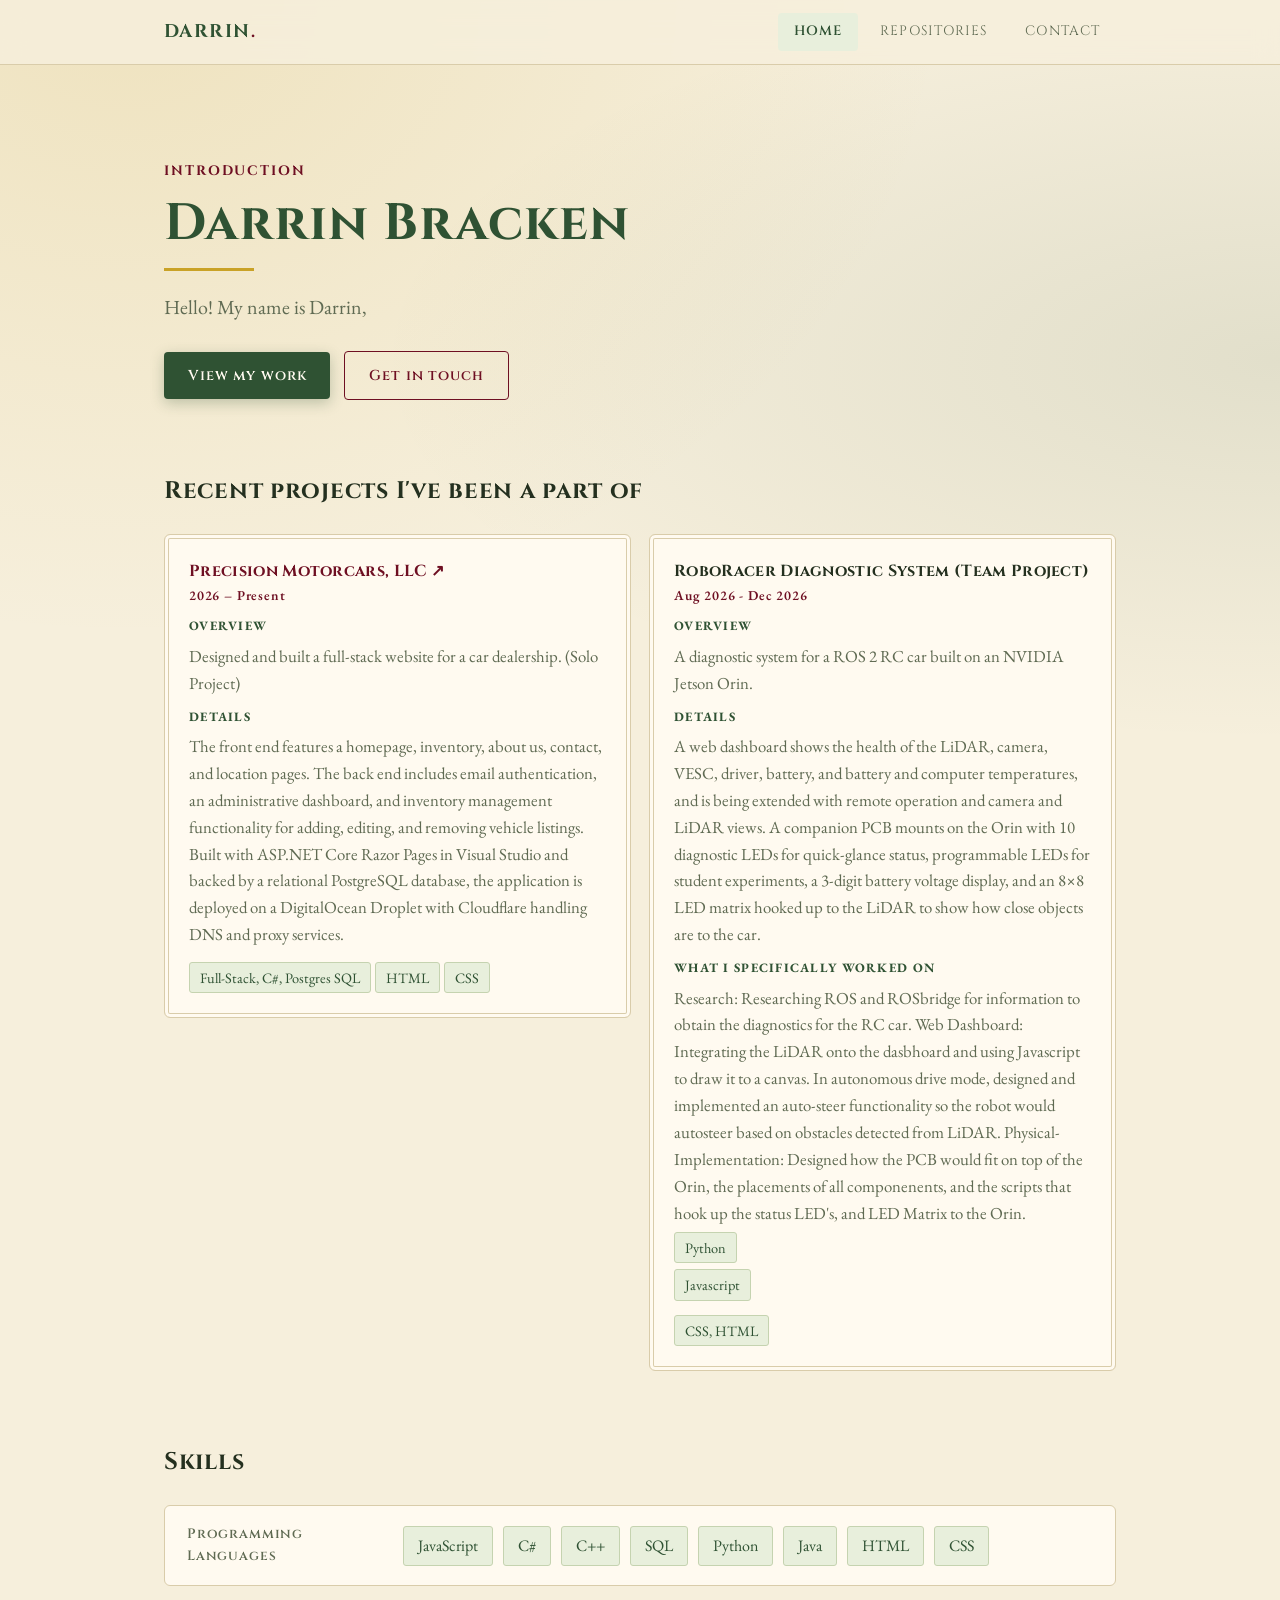
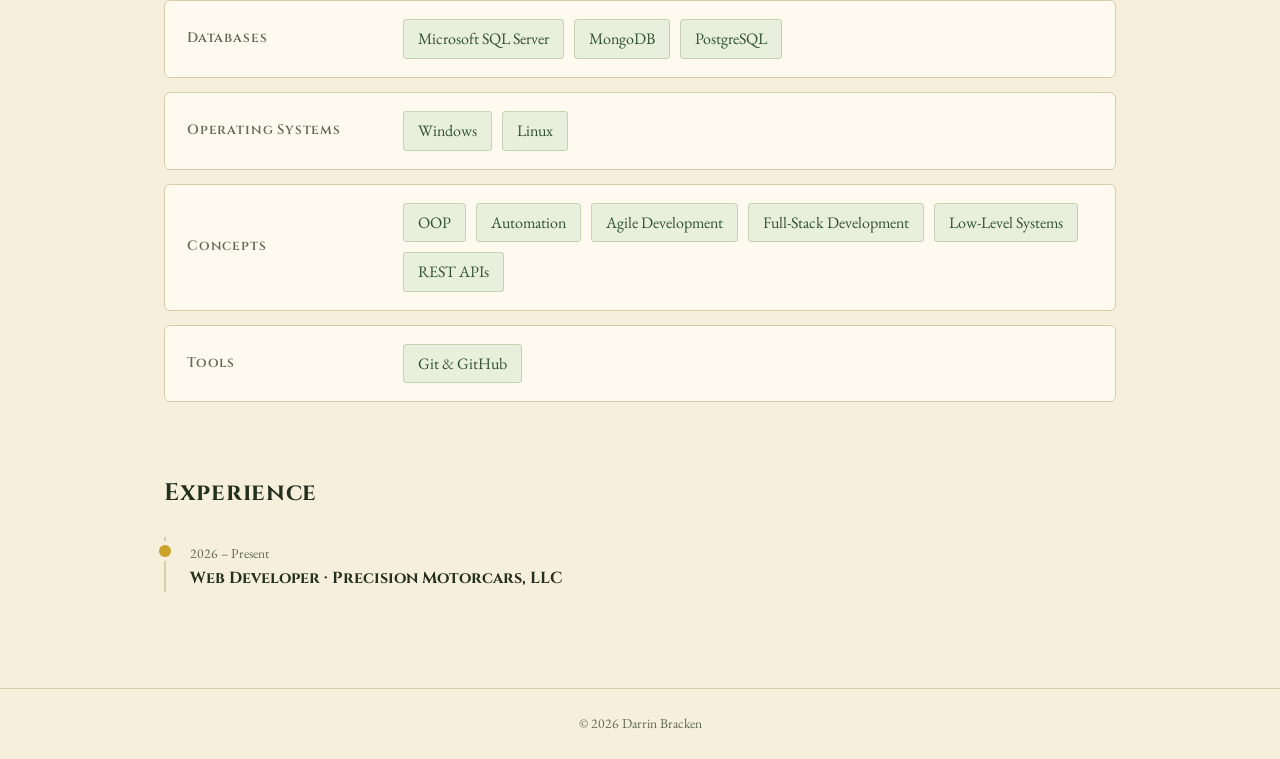
==== commit 695d148a: "Added better descriptions for projects" ====
--- a/index.html
+++ b/index.html
@@ -38,22 +38,25 @@
           <h3><a href="https://precisionmotorcarsutah.com" target="_blank" rel="noopener">Precision Motorcars, LLC ↗</a></h3>
           <p class="date">2026 – Present</p>
           <h4>Overview</h4>
-          <p>Designed and built a full-stack website for a car dealership.</p>
+          <p>Designed and built a full-stack website for a car dealership. (Solo Project)</p>
           <h4>Details</h4>
-          <p>The front end has a homepage, inventory, about us, contact and location pages. The back end has email sign-in, an admin system, and inventory management for adding, editing and removing cars.</p>
+          <p>The front end features a homepage, inventory, about us, contact, and location pages. The back end includes email authentication, an administrative dashboard, and inventory management functionality for adding, editing, and removing vehicle listings. Built with ASP.NET Core Razor Pages in Visual Studio and backed by a relational PostgreSQL database, the application is deployed on a DigitalOcean Droplet with Cloudflare handling DNS and proxy services.</p>        
           <div><span class="tag">Full-Stack, C#, Postgres SQL</span> <span class="tag">HTML</span> <span class="tag">CSS</span></div>
         </article>
         <article class="card">
-          <h3>RoboRacer Diagnostic System</h3>
+          <h3>RoboRacer Diagnostic System (Team Project)</h3>
           <p class="date">Aug 2026 - Dec 2026</p>
           <h4>Overview</h4>
           <p>A diagnostic system for a ROS 2 RC car built on an NVIDIA Jetson Orin.</p>
           <h4>Details</h4>
           <p>A web dashboard shows the health of the LiDAR, camera, VESC, driver, battery, and battery and computer temperatures, and is being extended with remote operation and camera and LiDAR views. A companion PCB mounts on the Orin with 10 diagnostic LEDs for quick-glance status, programmable LEDs for student experiments, a 3-digit battery voltage display, and an 8×8 LED matrix hooked up to the LiDAR to show how close objects are to the car.</p>
+          <h4>What I Specifically Worked on</h4>
+          <p>Research: Researching ROS and ROSbridge for information to obtain the diagnostics for the RC car. 
+            Web Dashboard: Integrating the LiDAR onto the dasbhoard and using Javascript to draw it to a canvas. In autonomous drive mode, designed and implemented an auto-steer functionality so the robot would autosteer based on obstacles detected from LiDAR.
+            Physical-Implementation: Designed how the PCB would fit on top of the Orin, the placements of all componenents, and the scripts that hook up the status LED's, and LED Matrix to the Orin. </p>
           <div><span class="tag">Python</span></div>
           <div><span class="tag">Javascript</span></div>
           <div><span class="tag">CSS, HTML</span></div>
-
         </article>
       </div>
     </section>
--- a/style.css
+++ b/style.css
@@ -80,18 +80,18 @@
 .btn.ghost:hover { background: var(--accent-2); color: #fffaf0; }
 
 /* Cards */
-.grid { display: grid; grid-template-columns: repeat(auto-fill, minmax(310px, 1fr)); gap: 18px; }
+.grid { display: grid; grid-template-columns: repeat(auto-fill, minmax(310px, 1fr)); gap: 18px; align-items: start; }
 .card {
   background: var(--surface); border: 1px solid var(--border); border-radius: var(--radius);
   box-shadow: inset 0 0 0 3px var(--surface), inset 0 0 0 4px var(--border);
-  padding: 24px; transition: 0.2s; display: flex; flex-direction: column; gap: 10px;
+  padding: 24px; transition: 0.2s; display: flex; flex-direction: column; gap: 6px;
 }
 .card:hover { border-color: var(--gold); transform: translateY(-3px); box-shadow: inset 0 0 0 3px var(--surface), inset 0 0 0 4px var(--gold), 0 8px 24px rgba(36, 48, 31, 0.14); }
 .card h3 { font-size: 1rem; letter-spacing: 0.02em; }
 .card p { color: var(--muted); font-size: 1.05rem; }
 .card p.date { font-size: 0.85rem; letter-spacing: 0.06em; color: var(--accent-2); font-weight: 600; margin-top: -6px; }
 .card h4 { font-size: 0.8rem; letter-spacing: 0.1em; text-transform: uppercase; color: var(--accent); margin-top: 4px; }
-.card > div:last-child { margin-top: auto; }
+.card > div:last-child { margin-top: 8px; }
 .meta { display: flex; gap: 14px; flex-wrap: wrap; font-size: 0.85rem; color: var(--muted); }
 .tag {
   display: inline-block; padding: 3px 10px; border-radius: 3px; font-size: 0.9rem;
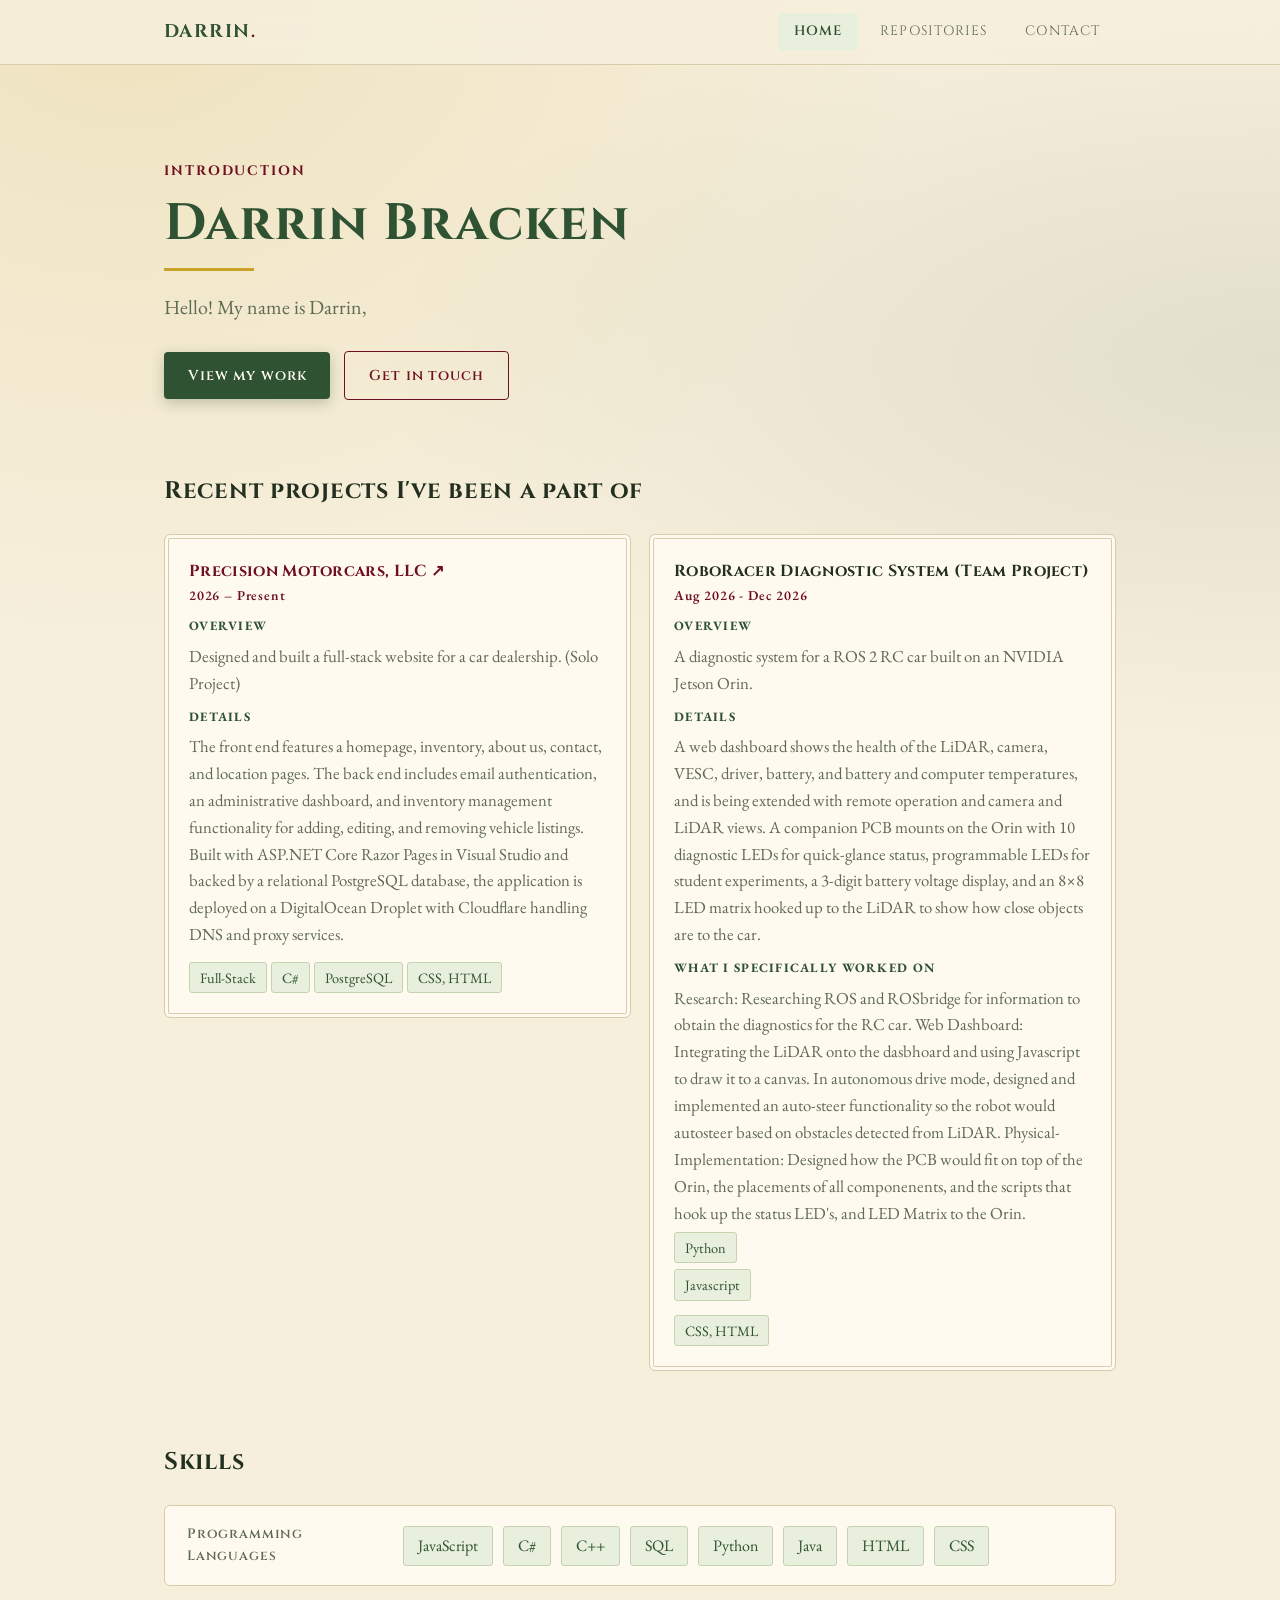
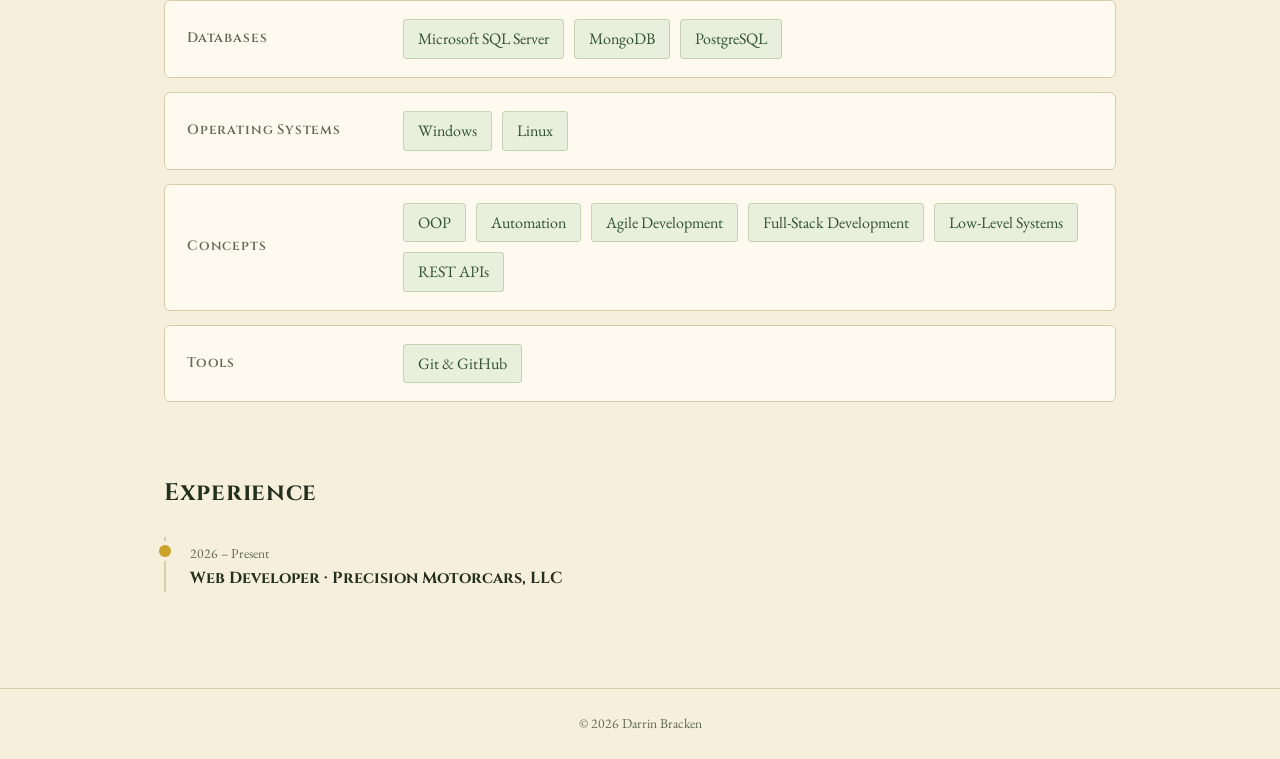
==== commit a398e4fb: "Fix URL issues, and card issues" ====
--- a/index.html
+++ b/index.html
@@ -12,11 +12,11 @@
 <body>
   <nav class="nav">
     <div class="container">
-      <a class="logo" href="index.html">Darrin<span>.</span></a>
+      <a class="logo" href="./">Darrin<span>.</span></a>
       <ul>
-        <li><a class="active" href="index.html">Home</a></li>
-        <li><a href="repositories.html">Repositories</a></li>
-        <li><a href="contact.html">Contact</a></li>
+        <li><a class="active" href="./">Home</a></li>
+        <li><a href="repositories">Repositories</a></li>
+        <li><a href="contact">Contact</a></li>
       </ul>
     </div>
   </nav>
@@ -27,8 +27,8 @@
       <h1>Darrin <span class="gradient">Bracken</span></h1>
       <p class="lead">Hello! My name is Darrin,
         </p>
-      <a class="btn" href="repositories.html">View my work</a>
-      <a class="btn ghost" href="contact.html">Get in touch</a>
+      <a class="btn" href="repositories">View my work</a>
+      <a class="btn ghost" href="contact">Get in touch</a>
     </section>
 
     <section id="projects">
@@ -41,7 +41,7 @@
           <p>Designed and built a full-stack website for a car dealership. (Solo Project)</p>
           <h4>Details</h4>
           <p>The front end features a homepage, inventory, about us, contact, and location pages. The back end includes email authentication, an administrative dashboard, and inventory management functionality for adding, editing, and removing vehicle listings. Built with ASP.NET Core Razor Pages in Visual Studio and backed by a relational PostgreSQL database, the application is deployed on a DigitalOcean Droplet with Cloudflare handling DNS and proxy services.</p>        
-          <div><span class="tag">Full-Stack, C#, Postgres SQL</span> <span class="tag">HTML</span> <span class="tag">CSS</span></div>
+          <div><span class="tag">Full-Stack</span> <span class="tag">C#</span> <span class="tag">PostgreSQL</span> <span class="tag">CSS, HTML</span></div>
         </article>
         <article class="card">
           <h3>RoboRacer Diagnostic System (Team Project)</h3>
